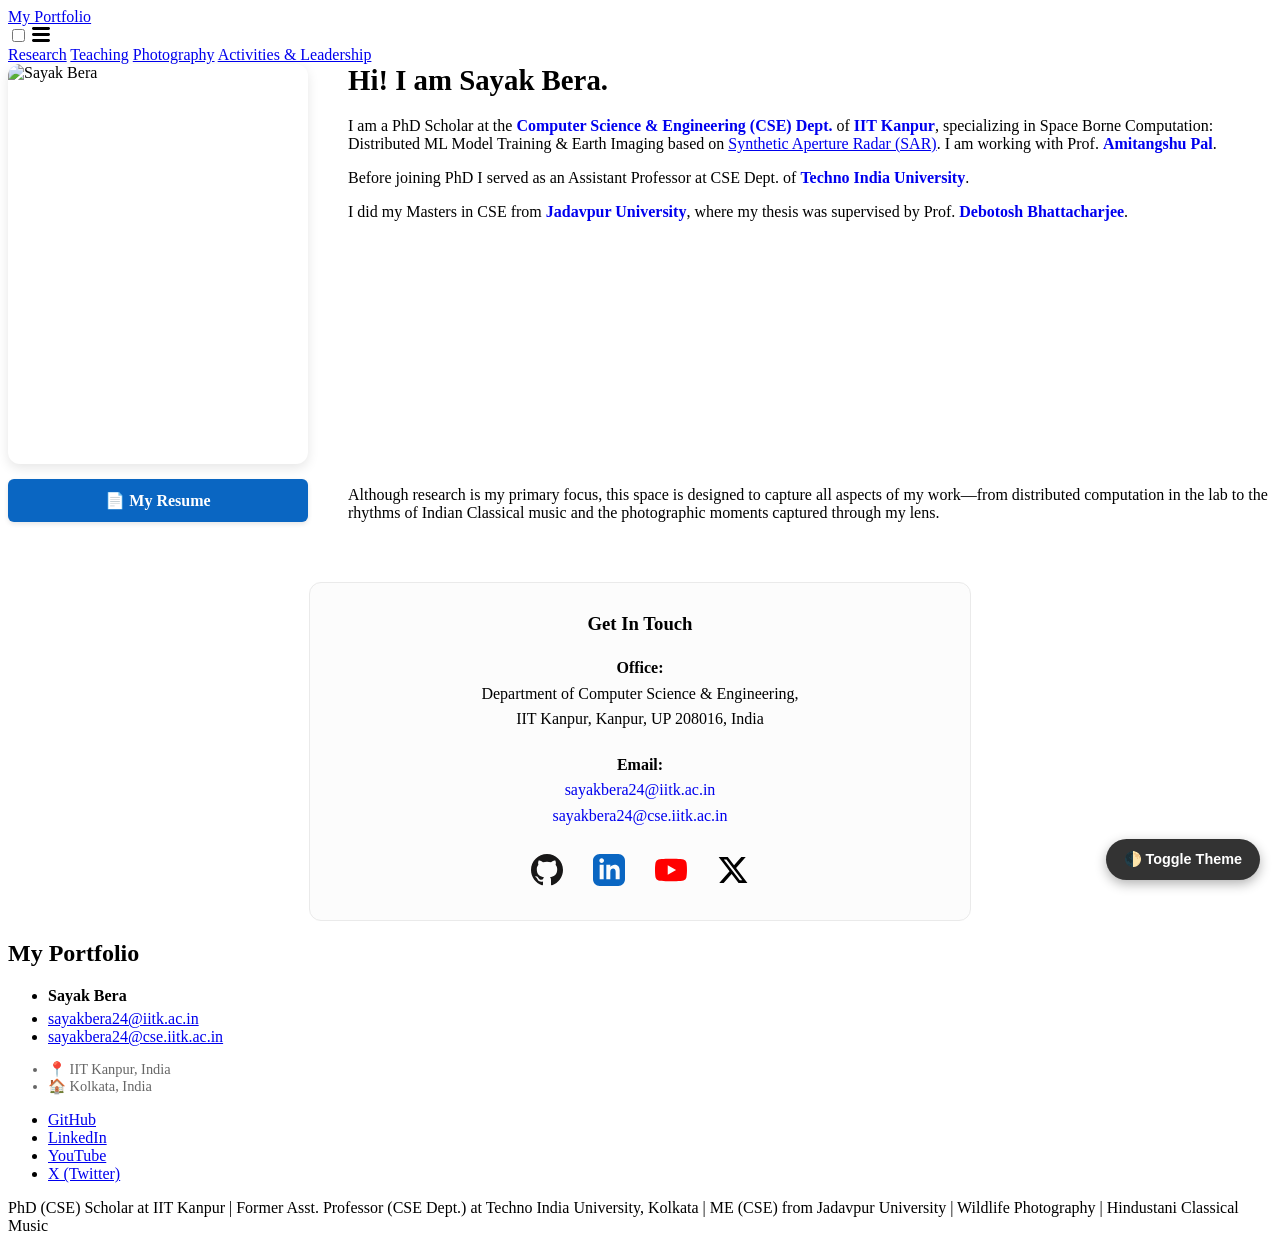
==== index.html @ 58bf4520 "Add files via upload" ====
<!DOCTYPE html>
<html lang="en">
<head>
  <meta charset="utf-8">
  <meta http-equiv="X-UA-Compatible" content="IE=edge">
  <meta name="viewport" content="width=device-width, initial-scale=1">

  <meta name="description" content="PhD (CSE) Scholar at IIT Kanpur | Former Asst. Professor (CSE Dept.) at Techno India University, Kolkata | ME (CSE) from Jadavpur University | Wildlife Photography | Hindustani Classical Music">
  <meta property="og:title" content="Sayak Bera">
  <meta property="og:type" content="website">
  <meta property="og:url" content="https://sayakbera.github.io/">
  <meta property="og:description" content="PhD (CSE) Scholar at IIT Kanpur | Former Asst. Professor (CSE Dept.) at Techno India University, Kolkata | ME (CSE) from Jadavpur University | Wildlife Photography | Hindustani Classical Music">
  <meta name="twitter:card" content="summary">
  <meta name="twitter:title" content="Sayak Bera">

  <title>Sayak Bera</title>

  <link rel="stylesheet" href="/assets/main.css">
  <link rel="canonical" href="https://sayakbera.github.io/">
</head>
<body>

<header class="site-header" role="banner">
  <div class="wrapper">
    <a class="site-title" rel="author" href="/">My Portfolio</a>

    <nav class="site-nav">
      <input type="checkbox" id="nav-trigger" class="nav-trigger" />
      <label for="nav-trigger">
        <span class="menu-icon">
          <svg viewBox="0 0 18 15" width="18px" height="15px">
            <path d="M18,1.484c0,0.82-0.665,1.484-1.484,1.484H1.484C0.665,2.969,0,2.304,0,1.484l0,0C0,0.665,0.665,0,1.484,0 h15.032C17.335,0,18,0.665,18,1.484L18,1.484z M18,7.516C18,8.335,17.335,9,16.516,9H1.484C0.665,9,0,8.335,0,7.516l0,0 c0-0.82,0.665-1.484,1.484-1.484h15.032C17.335,6.031,18,6.696,18,7.516L18,7.516z M18,13.516C18,14.335,17.335,15,16.516,15H1.484 C0.665,15,0,14.335,0,13.516l0,0c0-0.82,0.665-1.484,1.484-1.484h15.032C17.335,12.031,18,12.696,18,13.516L18,13.516z"/>
          </svg>
        </span>
      </label>
      <div class="trigger">
        <a class="page-link" href="/research/">Research</a>
        <a class="page-link" href="/teaching/">Teaching</a>
        <a class="page-link" href="/photography/">Photography</a>
        <a class="page-link" href="/activity/">Activities &amp; Leadership</a>
      </div>
    </nav>
  </div>
</header>

<main class="page-content" aria-label="Content">
  <div class="wrapper">

<style>
  /* --- GLOBAL LIGHT/DARK MODE STYLES --- */
  body { transition: background-color 0.3s ease, color 0.3s ease; }

  /* Dark Theme Overrides */
  body.dark-theme { background-color: #121212; color: #e0e0e0; }
  body.dark-theme a { color: #64b5f6 !important; }
  body.dark-theme .theme-card { background-color: #1e1e1e !important; border-color: #333 !important; }
  body.dark-theme h1, body.dark-theme h2, body.dark-theme h3, body.dark-theme p, body.dark-theme span, body.dark-theme strong, body.dark-theme li { color: #e0e0e0 !important; }
  body.dark-theme svg { fill: #e0e0e0 !important; }
  body.dark-theme .action-btn { background-color: #64b5f6; color: #121212 !important; }
  body.dark-theme .action-btn:hover { background-color: #90caf9; }
  body.dark-theme .section-header { border-bottom-color: #333; }

  /* --- LAYOUT & COMPONENT STYLES --- */
  .theme-toggle-btn { position: fixed; bottom: 20px; right: 20px; background: #333; color: #fff; border: none; border-radius: 50px; padding: 12px 18px; cursor: pointer; z-index: 1000; box-shadow: 0 4px 12px rgba(0,0,0,0.3); transition: background 0.3s; font-weight: bold; font-size: 0.9em; }
  body.dark-theme .theme-toggle-btn { background: #f1f1f1; color: #333; }

  /* Hero Section */
  .hero-container { display: flex; gap: 40px; margin-bottom: 60px; flex-wrap: wrap; }
  .hero-left { flex: 0 0 300px; display: flex; flex-direction: column; }
  .hero-img { width: 300px; height: 400px; object-fit: cover; border-radius: 12px; box-shadow: 0 4px 12px rgba(0,0,0,0.1); margin-bottom: 15px; }
  .resume-btn { text-align: center; width: 100%; padding: 12px 0; background-color: #0A66C2; color: white !important; text-decoration: none; border-radius: 6px; font-weight: bold; transition: all 0.2s; display: inline-block; box-sizing: border-box; box-shadow: 0 2px 5px rgba(0,0,0,0.1); }
  .resume-btn:hover { transform: translateY(-2px); box-shadow: 0 4px 10px rgba(0,0,0,0.2); }

  .hero-right { flex: 1; display: flex; flex-direction: column; justify-content: space-between; min-width: 300px; }

  .section-header { border-bottom: 2px solid #eaeaea; padding-bottom: 10px; margin-top: 50px; margin-bottom: 25px; font-size: 1.6em; }
  .list-container { padding-left: 20px; line-height: 1.8; margin-bottom: 40px; }
  .list-container li { margin-bottom: 12px; }
  .pub-title { font-weight: bold; }
  @media (max-width: 768px) {
    .hero-left { margin: 0 auto; }
  }
</style>

<div class="hero-container">

  <div class="hero-left">
    <img src="profile.jpg" alt="Sayak Bera" class="hero-img">
    <a href="/assets/Sayak_Bera_Resume.pdf" target="_blank" class="resume-btn action-btn">📄 My Resume</a>
  </div>

  <div class="hero-right">
    <div>
      <h3 style="margin-top: 0; font-size: 1.8em; margin-bottom: 20px;">Hi! I am <strong>Sayak Bera</strong>.</h3>
      <p>I am a PhD Scholar at the <a href="https://www.cse.iitk.ac.in/index.html" target="_blank" style="text-decoration: none; font-weight: bold;">Computer Science & Engineering (CSE) Dept.</a> of <a href="https://www.iitk.ac.in" target="_blank" style="text-decoration: none; font-weight: bold;">IIT Kanpur</a>, specializing in Space Borne Computation: Distributed ML Model Training & Earth Imaging based on <a href="https://en.wikipedia.org/wiki/Synthetic-aperture_radar" target="_blank">Synthetic Aperture Radar (SAR)</a>. I am working with Prof. <a href="https://www.cse.iitk.ac.in/users/amitangshu/" target="_blank" style="text-decoration: none; font-weight: bold;">Amitangshu Pal</a>.</p>
      <p>Before joining PhD I served as an Assistant Professor at CSE Dept. of <a href="https://www.technoindiauniversity.ac.in/" target="_blank" style="text-decoration: none; font-weight: bold;">Techno India University</a>.</p>
      <p>I did my Masters in CSE from <a href="https://jadavpuruniversity.in/" target="_blank" style="text-decoration: none; font-weight: bold;">Jadavpur University</a>, where my thesis was supervised by Prof. <a href="https://scholar.google.com/citations?user=hI7_HFMAAAAJ&hl=en" target="_blank" style="text-decoration: none; font-weight: bold;">Debotosh Bhattacharjee</a>.</p>
    </div>

    <div>
      <p style="margin-bottom: 0;">Although research is my primary focus, this space is designed to capture all aspects of my work—from distributed computation in the lab to the rhythms of Indian Classical music and the photographic moments captured through my lens.</p>
    </div>
  </div>
</div>

<div class="theme-card" style="display: flex; flex-direction: column; align-items: center; text-align: center; padding: 30px; background-color: #fcfcfc; border-radius: 12px; border: 1px solid #eaeaea; max-width: 600px; margin: 0 auto;">
  <h3 style="margin-top: 0; margin-bottom: 15px;">Get In Touch</h3>

  <p style="margin: 5px 0; line-height: 1.6;"><strong>Office:</strong> <br> Department of Computer Science & Engineering,<br>IIT Kanpur, Kanpur, UP 208016, India</p>

  <p style="margin: 15px 0 25px 0; line-height: 1.6;"><strong>Email:</strong> <br> <a href="mailto:sayakbera24@iitk.ac.in" style="text-decoration: none;">sayakbera24@iitk.ac.in</a> <br> <a href="mailto:sayakbera24@cse.iitk.ac.in" style="text-decoration: none;">sayakbera24@cse.iitk.ac.in</a></p>

  <div style="display: flex; gap: 30px; justify-content: center; align-items: center; flex-wrap: wrap;">
    <a href="https://github.com/sayakbera" target="_blank" title="GitHub" style="color: #181717; transition: transform 0.2s;" onmouseover="this.style.transform='scale(1.1)'" onmouseout="this.style.transform='scale(1)'">
      <svg xmlns="http://www.w3.org/2000/svg" width="32" height="32" viewBox="0 0 24 24" fill="currentColor"><path d="M12 0c-6.626 0-12 5.373-12 12 0 5.302 3.438 9.8 8.207 11.387.599.111.793-.261.793-.577v-2.234c-3.338.726-4.033-1.416-4.033-1.416-.546-1.387-1.333-1.756-1.333-1.756-1.089-.745.083-.729.083-.729 1.205.084 1.839 1.237 1.839 1.237 1.07 1.834 2.807 1.304 3.492.997.107-.775.418-1.305.762-1.604-2.665-.305-5.467-1.334-5.467-5.931 0-1.311.469-2.381 1.236-3.221-.124-.303-.535-1.524.117-3.176 0 0 1.008-.322 3.301 1.23.957-.266 1.983-.399 3.003-.404 1.02.005 2.047.138 3.006.404 2.291-1.552 3.297-1.23 3.297-1.23.653 1.653.242 2.874.118 3.176.77.84 1.235 1.911 1.235 3.221 0 4.609-2.807 5.624-5.479 5.921.43.372.823 1.102.823 2.222v3.293c0 .319.192.694.801.576 4.765-1.589 8.199-6.086 8.199-11.386 0-6.627-5.373-12-12-12z"/></svg>
    </a>

    <a href="https://linkedin.com/in/sayakbera24" target="_blank" title="LinkedIn" style="color: #0A66C2; transition: transform 0.2s;" onmouseover="this.style.transform='scale(1.1)'" onmouseout="this.style.transform='scale(1)'">
      <svg xmlns="http://www.w3.org/2000/svg" width="32" height="32" viewBox="0 0 24 24" fill="currentColor"><path d="M19 0h-14c-2.761 0-5 2.239-5 5v14c0 2.761 2.239 5 5 5h14c2.762 0 5-2.239 5-5v-14c0-2.761-2.238-5-5-5zm-11 19h-3v-11h3v11zm-1.5-12.268c-.966 0-1.75-.79-1.75-1.764s.784-1.764 1.75-1.764 1.75.79 1.75 1.764-.783 1.764-1.75 1.764zm13.5 12.268h-3v-5.604c0-3.368-4-3.113-4 0v5.604h-3v-11h3v1.765c1.396-2.586 7-2.777 7 2.476v6.759z"/></svg>
    </a>

    <a href="http://www.youtube.com/@sayak_bera" target="_blank" title="YouTube" style="color: #FF0000; transition: transform 0.2s;" onmouseover="this.style.transform='scale(1.1)'" onmouseout="this.style.transform='scale(1)'">
      <svg xmlns="http://www.w3.org/2000/svg" width="32" height="32" viewBox="0 0 24 24" fill="currentColor"><path d="M23.498 6.186a3.016 3.016 0 0 0-2.122-2.136C19.505 3.5 12 3.5 12 3.5s-7.505 0-9.377.55a3.016 3.016 0 0 0-2.122 2.136C0 8.07 0 12 0 12s0 3.93.498 5.814a3.016 3.016 0 0 0 2.122 2.136c1.871.55 9.377.55 9.377.55s7.505 0 9.377-.55a3.016 3.016 0 0 0 2.122-2.136C24 15.93 24 12 24 12s0-3.93-.502-5.814zM9.545 15.568V8.432L15.818 12l-6.273 3.568z"/></svg>
    </a>

    <a href="https://x.com/iamsayakb" target="_blank" title="X (Twitter)" style="color: #000000; transition: transform 0.2s;" onmouseover="this.style.transform='scale(1.1)'" onmouseout="this.style.transform='scale(1)'">
      <svg xmlns="http://www.w3.org/2000/svg" width="32" height="32" viewBox="0 0 24 24" fill="currentColor"><path d="M18.244 2.25h3.308l-7.227 8.26 8.502 11.24H16.17l-5.214-6.817L4.99 21.75H1.68l7.73-8.835L1.254 2.25H8.08l4.713 6.231zm-1.161 17.52h1.833L7.084 4.126H5.117z"/></svg>
    </a>
  </div>
</div>

  </div>
</main>

<footer class="site-footer h-card">
  <data class="u-url" href="/"></data>

  <div class="wrapper">
    <h2 class="footer-heading">My Portfolio</h2>

    <div class="footer-col-wrapper">

      <div class="footer-col footer-col-1">
        <ul class="contact-list">
          <li class="p-name" style="font-weight: bold; margin-bottom: 5px;">Sayak Bera</li>
          <li><a class="u-email" href="mailto:sayakbera24@iitk.ac.in">sayakbera24@iitk.ac.in</a></li>
          <li><a class="u-email" href="mailto:sayakbera24@cse.iitk.ac.in">sayakbera24@cse.iitk.ac.in</a></li>

          <li style="margin-top: 15px; font-size: 0.9em; color: #666;">
            <strong>📍</strong> IIT Kanpur, India
          </li>
          <li style="font-size: 0.9em; color: #666;">
            <strong>🏠</strong> Kolkata, India
          </li>
        </ul>
      </div>

      <div class="footer-col footer-col-2">
        <ul class="social-media-list">
          <li><a href="https://github.com/sayakbera" target="_blank">GitHub</a></li>
          <li><a href="https://linkedin.com/in/sayakbera24" target="_blank">LinkedIn</a></li>
          <li><a href="http://www.youtube.com/@sayak_bera" target="_blank">YouTube</a></li>
          <li><a href="https://x.com/iamsayakb" target="_blank">X (Twitter)</a></li>
        </ul>
      </div>

      <div class="footer-col footer-col-3">
        <p>PhD (CSE) Scholar at IIT Kanpur | Former Asst. Professor (CSE Dept.) at Techno India University, Kolkata | ME (CSE) from Jadavpur University | Wildlife Photography | Hindustani Classical Music</p>
      </div>

    </div>
  </div>
</footer>

<style>
  body { transition: background-color 0.3s ease, color 0.3s ease; }

  body.dark-theme { background-color: #121212; color: #e0e0e0; }
  body.dark-theme a { color: #64b5f6 !important; }
  body.dark-theme svg { fill: #e0e0e0 !important; }

  body.dark-theme h1, body.dark-theme h2, body.dark-theme h3, body.dark-theme h4,
  body.dark-theme p, body.dark-theme span, body.dark-theme strong, body.dark-theme em,
  body.dark-theme li, body.dark-theme summary, body.dark-theme div { color: #e0e0e0 !important; }

  body.dark-theme .theme-card,
  body.dark-theme .leadership-card,
  body.dark-theme .art-card,
  body.dark-theme details.video-dropdown,
  body.dark-theme details.species-checklist,
  body.dark-theme details.pub-list,
  body.dark-theme div[style*="background-color: #fcfcfc"],
  body.dark-theme div[style*="background-color: #f9f9f9"],
  body.dark-theme div[style*="background-color: #fff"] {
      background-color: #1e1e1e !important;
      border-color: #333 !important;
      box-shadow: 0 4px 10px rgba(0,0,0,0.3) !important;
  }

  body.dark-theme .section-header,
  body.dark-theme .section-title,
  body.dark-theme .research-title,
  body.dark-theme .gallery-title,
  body.dark-theme hr,
  body.dark-theme .video-list li {
      border-color: #333 !important;
  }

  body.dark-theme .action-btn:not(.resume-btn),
  body.dark-theme .archive-button,
  body.dark-theme .iitk-button {
      background-color: #1e1e1e !important;
      color: #64b5f6 !important;
      border-color: #444 !important;
  }
  body.dark-theme .action-btn:not(.resume-btn):hover { background-color: #333 !important; }

  body.dark-theme .badge-ongoing {
      background-color: #003366 !important;
      color: #90caf9 !important;
  }

  .theme-toggle-btn { position: fixed; bottom: 20px; right: 20px; background: #333; color: #fff; border: none; border-radius: 50px; padding: 12px 18px; cursor: pointer; z-index: 1000; box-shadow: 0 4px 12px rgba(0,0,0,0.3); transition: background 0.3s; font-weight: bold; font-size: 0.9em; }
  body.dark-theme .theme-toggle-btn { background: #f1f1f1; color: #333; }

  @media (max-width: 600px) {
    body.dark-theme .site-nav {
      background-color: #1e1e1e !important;
      border-color: #333 !important;
    }
  }

  body.dark-theme .site-nav .menu-icon > svg path {
    fill: #e0e0e0 !important;
  }
</style>

<button class="theme-toggle-btn" onclick="toggleTheme()">🌓 Toggle Theme</button>

<script>
  function toggleTheme() {
    document.body.classList.toggle('dark-theme');
    const isDark = document.body.classList.contains('dark-theme');
    try { localStorage.setItem('theme', isDark ? 'dark' : 'light'); } catch (e) {}
  }
  try {
    if (localStorage.getItem('theme') === 'dark') {
      document.body.classList.add('dark-theme');
    }
  } catch (e) {}
</script>

</body>
</html>
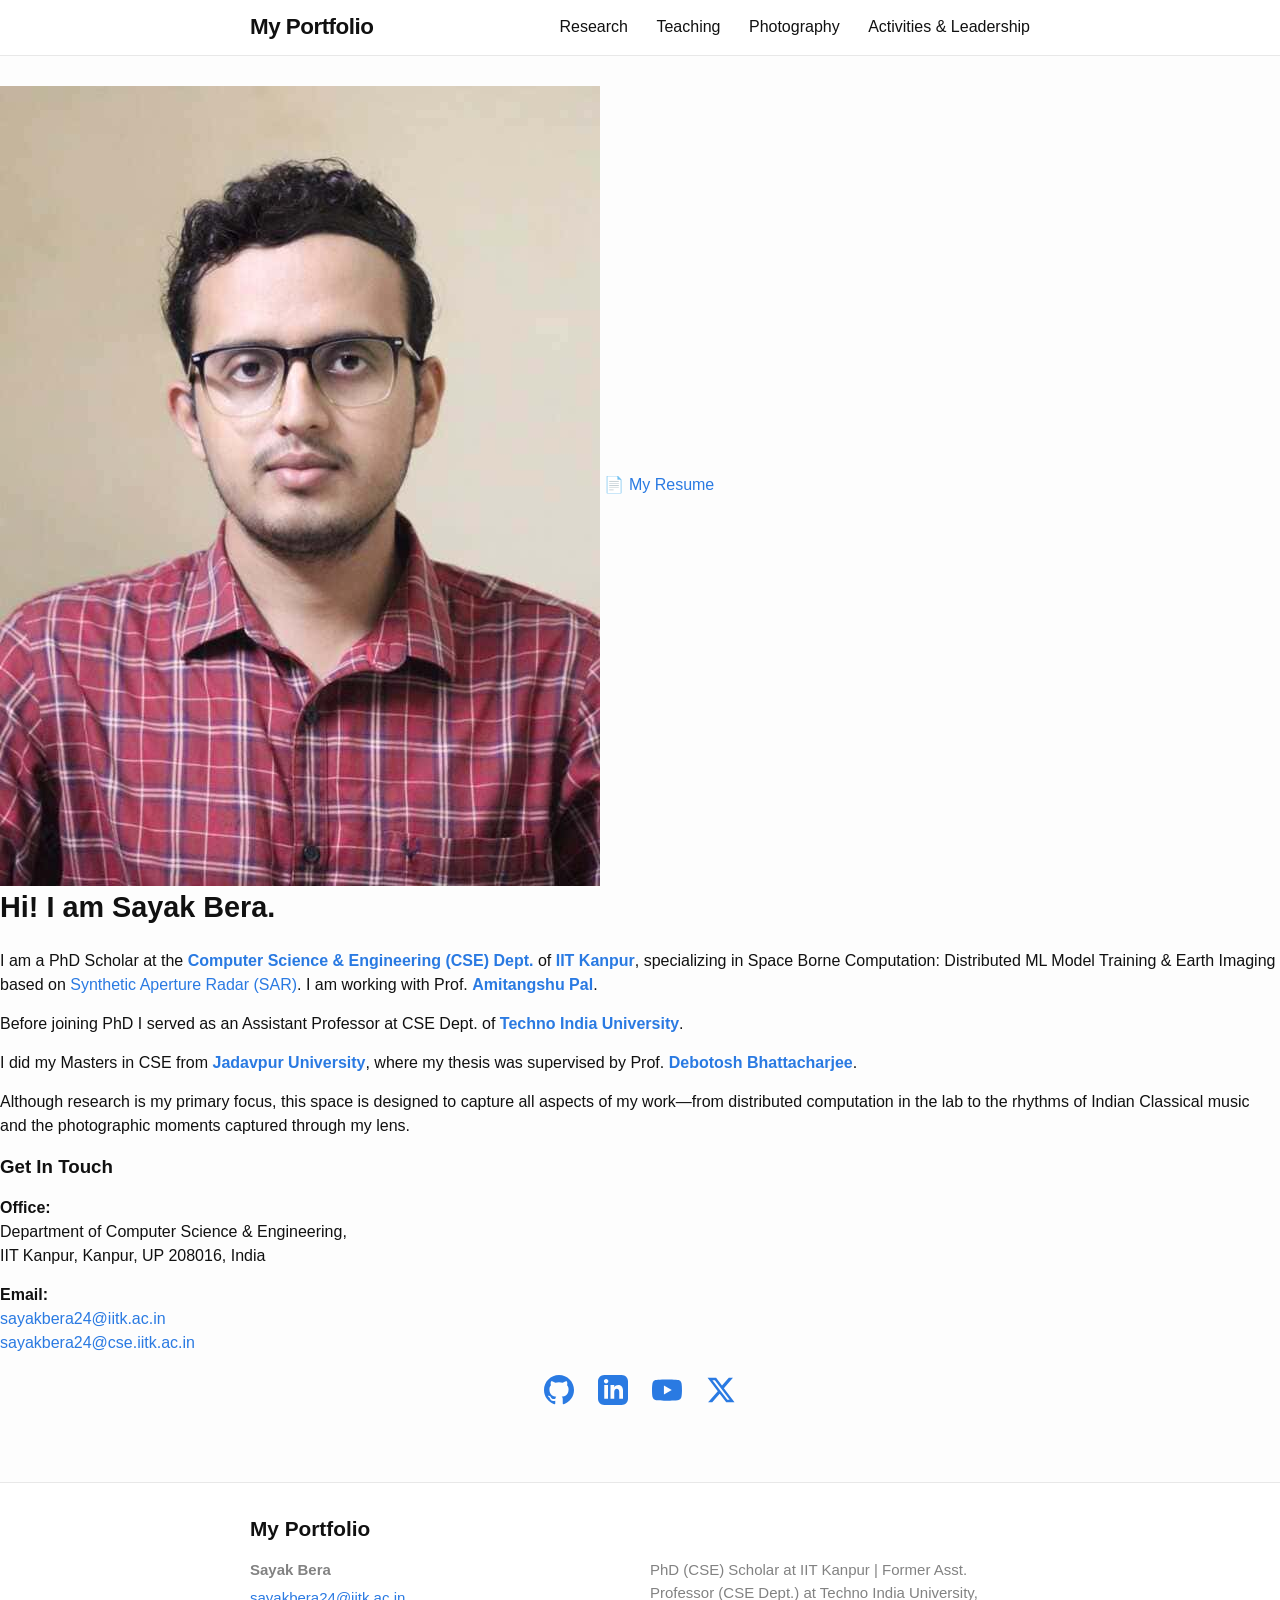
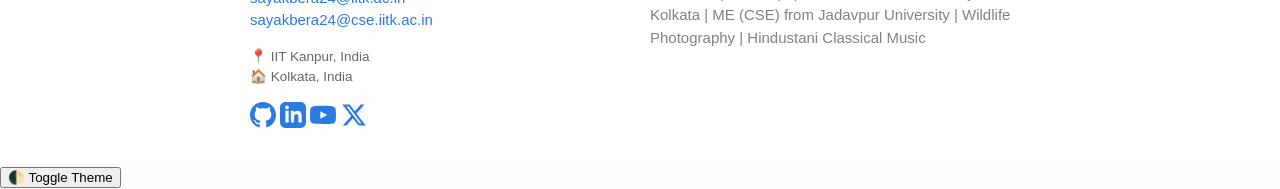
==== commit 09d77b25: "Add files via upload" ====
--- a/index.html
+++ b/index.html
@@ -8,7 +8,7 @@
   <meta name="description" content="PhD (CSE) Scholar at IIT Kanpur | Former Asst. Professor (CSE Dept.) at Techno India University, Kolkata | ME (CSE) from Jadavpur University | Wildlife Photography | Hindustani Classical Music">
   <meta property="og:title" content="Sayak Bera">
   <meta property="og:type" content="website">
-  <meta property="og:url" content="https://sayakbera.github.io/">
+  <meta property="og:url" content="https://sayakbera24.github.io/">
   <meta property="og:description" content="PhD (CSE) Scholar at IIT Kanpur | Former Asst. Professor (CSE Dept.) at Techno India University, Kolkata | ME (CSE) from Jadavpur University | Wildlife Photography | Hindustani Classical Music">
   <meta name="twitter:card" content="summary">
   <meta name="twitter:title" content="Sayak Bera">
@@ -16,13 +16,12 @@
   <title>Sayak Bera</title>
 
   <link rel="stylesheet" href="/assets/main.css">
-  <link rel="canonical" href="https://sayakbera.github.io/">
+  <link rel="canonical" href="https://sayakbera24.github.io/">
 </head>
 <body>
-
 <header class="site-header" role="banner">
   <div class="wrapper">
-    <a class="site-title" rel="author" href="/">My Portfolio</a>
+    <a class="site-title" rel="author" href="/index.html">My Portfolio</a>
 
     <nav class="site-nav">
       <input type="checkbox" id="nav-trigger" class="nav-trigger" />
@@ -34,106 +33,63 @@
         </span>
       </label>
       <div class="trigger">
-        <a class="page-link" href="/research/">Research</a>
-        <a class="page-link" href="/teaching/">Teaching</a>
-        <a class="page-link" href="/photography/">Photography</a>
-        <a class="page-link" href="/activity/">Activities &amp; Leadership</a>
+        <a class="page-link" href="/research.html">Research</a>
+        <a class="page-link" href="/teaching.html">Teaching</a>
+        <a class="page-link" href="/photography.html">Photography</a>
+        <a class="page-link" href="/activity.html">Activities &amp; Leadership</a>
       </div>
     </nav>
   </div>
 </header>
-
 <main class="page-content" aria-label="Content">
-  <div class="wrapper">
-
-<style>
-  /* --- GLOBAL LIGHT/DARK MODE STYLES --- */
-  body { transition: background-color 0.3s ease, color 0.3s ease; }
-
-  /* Dark Theme Overrides */
-  body.dark-theme { background-color: #121212; color: #e0e0e0; }
-  body.dark-theme a { color: #64b5f6 !important; }
-  body.dark-theme .theme-card { background-color: #1e1e1e !important; border-color: #333 !important; }
-  body.dark-theme h1, body.dark-theme h2, body.dark-theme h3, body.dark-theme p, body.dark-theme span, body.dark-theme strong, body.dark-theme li { color: #e0e0e0 !important; }
-  body.dark-theme svg { fill: #e0e0e0 !important; }
-  body.dark-theme .action-btn { background-color: #64b5f6; color: #121212 !important; }
-  body.dark-theme .action-btn:hover { background-color: #90caf9; }
-  body.dark-theme .section-header { border-bottom-color: #333; }
-
-  /* --- LAYOUT & COMPONENT STYLES --- */
-  .theme-toggle-btn { position: fixed; bottom: 20px; right: 20px; background: #333; color: #fff; border: none; border-radius: 50px; padding: 12px 18px; cursor: pointer; z-index: 1000; box-shadow: 0 4px 12px rgba(0,0,0,0.3); transition: background 0.3s; font-weight: bold; font-size: 0.9em; }
-  body.dark-theme .theme-toggle-btn { background: #f1f1f1; color: #333; }
-
-  /* Hero Section */
-  .hero-container { display: flex; gap: 40px; margin-bottom: 60px; flex-wrap: wrap; }
-  .hero-left { flex: 0 0 300px; display: flex; flex-direction: column; }
-  .hero-img { width: 300px; height: 400px; object-fit: cover; border-radius: 12px; box-shadow: 0 4px 12px rgba(0,0,0,0.1); margin-bottom: 15px; }
-  .resume-btn { text-align: center; width: 100%; padding: 12px 0; background-color: #0A66C2; color: white !important; text-decoration: none; border-radius: 6px; font-weight: bold; transition: all 0.2s; display: inline-block; box-sizing: border-box; box-shadow: 0 2px 5px rgba(0,0,0,0.1); }
-  .resume-btn:hover { transform: translateY(-2px); box-shadow: 0 4px 10px rgba(0,0,0,0.2); }
-
-  .hero-right { flex: 1; display: flex; flex-direction: column; justify-content: space-between; min-width: 300px; }
-
-  .section-header { border-bottom: 2px solid #eaeaea; padding-bottom: 10px; margin-top: 50px; margin-bottom: 25px; font-size: 1.6em; }
-  .list-container { padding-left: 20px; line-height: 1.8; margin-bottom: 40px; }
-  .list-container li { margin-bottom: 12px; }
-  .pub-title { font-weight: bold; }
-  @media (max-width: 768px) {
-    .hero-left { margin: 0 auto; }
-  }
-</style>
-
+  <div class="wrapper-wide">
 <div class="hero-container">
 
   <div class="hero-left">
     <img src="profile.jpg" alt="Sayak Bera" class="hero-img">
-    <a href="/assets/Sayak_Bera_Resume.pdf" target="_blank" class="resume-btn action-btn">📄 My Resume</a>
+    <a href="/assets/Sayak_Bera_Resume.pdf" target="_blank" class="resume-btn">📄 My Resume</a>
   </div>
 
-  <div class="hero-right">
+  <div class="hero-text">
     <div>
       <h3 style="margin-top: 0; font-size: 1.8em; margin-bottom: 20px;">Hi! I am <strong>Sayak Bera</strong>.</h3>
-      <p>I am a PhD Scholar at the <a href="https://www.cse.iitk.ac.in/index.html" target="_blank" style="text-decoration: none; font-weight: bold;">Computer Science & Engineering (CSE) Dept.</a> of <a href="https://www.iitk.ac.in" target="_blank" style="text-decoration: none; font-weight: bold;">IIT Kanpur</a>, specializing in Space Borne Computation: Distributed ML Model Training & Earth Imaging based on <a href="https://en.wikipedia.org/wiki/Synthetic-aperture_radar" target="_blank">Synthetic Aperture Radar (SAR)</a>. I am working with Prof. <a href="https://www.cse.iitk.ac.in/users/amitangshu/" target="_blank" style="text-decoration: none; font-weight: bold;">Amitangshu Pal</a>.</p>
+      <p>I am a PhD Scholar at the <a href="https://www.cse.iitk.ac.in/index.html" target="_blank" style="text-decoration: none; font-weight: bold;">Computer Science &amp; Engineering (CSE) Dept.</a> of <a href="https://www.iitk.ac.in" target="_blank" style="text-decoration: none; font-weight: bold;">IIT Kanpur</a>, specializing in Space Borne Computation: Distributed ML Model Training &amp; Earth Imaging based on <a href="https://en.wikipedia.org/wiki/Synthetic-aperture_radar" target="_blank">Synthetic Aperture Radar (SAR)</a>. I am working with Prof. <a href="https://www.cse.iitk.ac.in/users/amitangshu/" target="_blank" style="text-decoration: none; font-weight: bold;">Amitangshu Pal</a>.</p>
       <p>Before joining PhD I served as an Assistant Professor at CSE Dept. of <a href="https://www.technoindiauniversity.ac.in/" target="_blank" style="text-decoration: none; font-weight: bold;">Techno India University</a>.</p>
       <p>I did my Masters in CSE from <a href="https://jadavpuruniversity.in/" target="_blank" style="text-decoration: none; font-weight: bold;">Jadavpur University</a>, where my thesis was supervised by Prof. <a href="https://scholar.google.com/citations?user=hI7_HFMAAAAJ&hl=en" target="_blank" style="text-decoration: none; font-weight: bold;">Debotosh Bhattacharjee</a>.</p>
     </div>
 
-    <div>
-      <p style="margin-bottom: 0;">Although research is my primary focus, this space is designed to capture all aspects of my work—from distributed computation in the lab to the rhythms of Indian Classical music and the photographic moments captured through my lens.</p>
+    <p>Although research is my primary focus, this space is designed to capture all aspects of my work—from distributed computation in the lab to the rhythms of Indian Classical music and the photographic moments captured through my lens.</p>
+  </div>
+
+  <div class="hero-right">
+    <div class="theme-card">
+      <h3>Get In Touch</h3>
+      <p><strong>Office:</strong> <br> Department of Computer Science &amp; Engineering,<br>IIT Kanpur, Kanpur, UP 208016, India</p>
+      <p style="margin-bottom: 20px;"><strong>Email:</strong> <br> <a href="mailto:sayakbera24@iitk.ac.in">sayakbera24@iitk.ac.in</a> <br> <a href="mailto:sayakbera24@cse.iitk.ac.in">sayakbera24@cse.iitk.ac.in</a></p>
+
+      <div style="display: flex; gap: 24px; justify-content: center; align-items: center; flex-wrap: wrap;">
+        <a href="https://github.com/sayakbera" target="_blank" title="GitHub" class="social-icon icon-github">
+          <svg xmlns="http://www.w3.org/2000/svg" width="30" height="30" viewBox="0 0 24 24" fill="currentColor"><path d="M12 0c-6.626 0-12 5.373-12 12 0 5.302 3.438 9.8 8.207 11.387.599.111.793-.261.793-.577v-2.234c-3.338.726-4.033-1.416-4.033-1.416-.546-1.387-1.333-1.756-1.333-1.756-1.089-.745.083-.729.083-.729 1.205.084 1.839 1.237 1.839 1.237 1.07 1.834 2.807 1.304 3.492.997.107-.775.418-1.305.762-1.604-2.665-.305-5.467-1.334-5.467-5.931 0-1.311.469-2.381 1.236-3.221-.124-.303-.535-1.524.117-3.176 0 0 1.008-.322 3.301 1.23.957-.266 1.983-.399 3.003-.404 1.02.005 2.047.138 3.006.404 2.291-1.552 3.297-1.23 3.297-1.23.653 1.653.242 2.874.118 3.176.77.84 1.235 1.911 1.235 3.221 0 4.609-2.807 5.624-5.479 5.921.43.372.823 1.102.823 2.222v3.293c0 .319.192.694.801.576 4.765-1.589 8.199-6.086 8.199-11.386 0-6.627-5.373-12-12-12z"/></svg>
+        </a>
+        <a href="https://linkedin.com/in/sayakbera24" target="_blank" title="LinkedIn" class="social-icon icon-linkedin">
+          <svg xmlns="http://www.w3.org/2000/svg" width="30" height="30" viewBox="0 0 24 24" fill="currentColor"><path d="M19 0h-14c-2.761 0-5 2.239-5 5v14c0 2.761 2.239 5 5 5h14c2.762 0 5-2.239 5-5v-14c0-2.761-2.238-5-5-5zm-11 19h-3v-11h3v11zm-1.5-12.268c-.966 0-1.75-.79-1.75-1.764s.784-1.764 1.75-1.764 1.75.79 1.75 1.764-.783 1.764-1.75 1.764zm13.5 12.268h-3v-5.604c0-3.368-4-3.113-4 0v5.604h-3v-11h3v1.765c1.396-2.586 7-2.777 7 2.476v6.759z"/></svg>
+        </a>
+        <a href="http://www.youtube.com/@sayak_bera" target="_blank" title="YouTube" class="social-icon icon-youtube">
+          <svg xmlns="http://www.w3.org/2000/svg" width="30" height="30" viewBox="0 0 24 24" fill="currentColor"><path d="M23.498 6.186a3.016 3.016 0 0 0-2.122-2.136C19.505 3.5 12 3.5 12 3.5s-7.505 0-9.377.55a3.016 3.016 0 0 0-2.122 2.136C0 8.07 0 12 0 12s0 3.93.498 5.814a3.016 3.016 0 0 0 2.122 2.136c1.871.55 9.377.55 9.377.55s7.505 0 9.377-.55a3.016 3.016 0 0 0 2.122-2.136C24 15.93 24 12 24 12s0-3.93-.502-5.814zM9.545 15.568V8.432L15.818 12l-6.273 3.568z"/></svg>
+        </a>
+        <a href="https://x.com/iamsayakb" target="_blank" title="X (Twitter)" class="social-icon icon-x">
+          <svg xmlns="http://www.w3.org/2000/svg" width="30" height="30" viewBox="0 0 24 24" fill="currentColor"><path d="M18.244 2.25h3.308l-7.227 8.26 8.502 11.24H16.17l-5.214-6.817L4.99 21.75H1.68l7.73-8.835L1.254 2.25H8.08l4.713 6.231zm-1.161 17.52h1.833L7.084 4.126H5.117z"/></svg>
+        </a>
+      </div>
     </div>
   </div>
+
 </div>
-
-<div class="theme-card" style="display: flex; flex-direction: column; align-items: center; text-align: center; padding: 30px; background-color: #fcfcfc; border-radius: 12px; border: 1px solid #eaeaea; max-width: 600px; margin: 0 auto;">
-  <h3 style="margin-top: 0; margin-bottom: 15px;">Get In Touch</h3>
-
-  <p style="margin: 5px 0; line-height: 1.6;"><strong>Office:</strong> <br> Department of Computer Science & Engineering,<br>IIT Kanpur, Kanpur, UP 208016, India</p>
-
-  <p style="margin: 15px 0 25px 0; line-height: 1.6;"><strong>Email:</strong> <br> <a href="mailto:sayakbera24@iitk.ac.in" style="text-decoration: none;">sayakbera24@iitk.ac.in</a> <br> <a href="mailto:sayakbera24@cse.iitk.ac.in" style="text-decoration: none;">sayakbera24@cse.iitk.ac.in</a></p>
-
-  <div style="display: flex; gap: 30px; justify-content: center; align-items: center; flex-wrap: wrap;">
-    <a href="https://github.com/sayakbera" target="_blank" title="GitHub" style="color: #181717; transition: transform 0.2s;" onmouseover="this.style.transform='scale(1.1)'" onmouseout="this.style.transform='scale(1)'">
-      <svg xmlns="http://www.w3.org/2000/svg" width="32" height="32" viewBox="0 0 24 24" fill="currentColor"><path d="M12 0c-6.626 0-12 5.373-12 12 0 5.302 3.438 9.8 8.207 11.387.599.111.793-.261.793-.577v-2.234c-3.338.726-4.033-1.416-4.033-1.416-.546-1.387-1.333-1.756-1.333-1.756-1.089-.745.083-.729.083-.729 1.205.084 1.839 1.237 1.839 1.237 1.07 1.834 2.807 1.304 3.492.997.107-.775.418-1.305.762-1.604-2.665-.305-5.467-1.334-5.467-5.931 0-1.311.469-2.381 1.236-3.221-.124-.303-.535-1.524.117-3.176 0 0 1.008-.322 3.301 1.23.957-.266 1.983-.399 3.003-.404 1.02.005 2.047.138 3.006.404 2.291-1.552 3.297-1.23 3.297-1.23.653 1.653.242 2.874.118 3.176.77.84 1.235 1.911 1.235 3.221 0 4.609-2.807 5.624-5.479 5.921.43.372.823 1.102.823 2.222v3.293c0 .319.192.694.801.576 4.765-1.589 8.199-6.086 8.199-11.386 0-6.627-5.373-12-12-12z"/></svg>
-    </a>
-
-    <a href="https://linkedin.com/in/sayakbera24" target="_blank" title="LinkedIn" style="color: #0A66C2; transition: transform 0.2s;" onmouseover="this.style.transform='scale(1.1)'" onmouseout="this.style.transform='scale(1)'">
-      <svg xmlns="http://www.w3.org/2000/svg" width="32" height="32" viewBox="0 0 24 24" fill="currentColor"><path d="M19 0h-14c-2.761 0-5 2.239-5 5v14c0 2.761 2.239 5 5 5h14c2.762 0 5-2.239 5-5v-14c0-2.761-2.238-5-5-5zm-11 19h-3v-11h3v11zm-1.5-12.268c-.966 0-1.75-.79-1.75-1.764s.784-1.764 1.75-1.764 1.75.79 1.75 1.764-.783 1.764-1.75 1.764zm13.5 12.268h-3v-5.604c0-3.368-4-3.113-4 0v5.604h-3v-11h3v1.765c1.396-2.586 7-2.777 7 2.476v6.759z"/></svg>
-    </a>
-
-    <a href="http://www.youtube.com/@sayak_bera" target="_blank" title="YouTube" style="color: #FF0000; transition: transform 0.2s;" onmouseover="this.style.transform='scale(1.1)'" onmouseout="this.style.transform='scale(1)'">
-      <svg xmlns="http://www.w3.org/2000/svg" width="32" height="32" viewBox="0 0 24 24" fill="currentColor"><path d="M23.498 6.186a3.016 3.016 0 0 0-2.122-2.136C19.505 3.5 12 3.5 12 3.5s-7.505 0-9.377.55a3.016 3.016 0 0 0-2.122 2.136C0 8.07 0 12 0 12s0 3.93.498 5.814a3.016 3.016 0 0 0 2.122 2.136c1.871.55 9.377.55 9.377.55s7.505 0 9.377-.55a3.016 3.016 0 0 0 2.122-2.136C24 15.93 24 12 24 12s0-3.93-.502-5.814zM9.545 15.568V8.432L15.818 12l-6.273 3.568z"/></svg>
-    </a>
-
-    <a href="https://x.com/iamsayakb" target="_blank" title="X (Twitter)" style="color: #000000; transition: transform 0.2s;" onmouseover="this.style.transform='scale(1.1)'" onmouseout="this.style.transform='scale(1)'">
-      <svg xmlns="http://www.w3.org/2000/svg" width="32" height="32" viewBox="0 0 24 24" fill="currentColor"><path d="M18.244 2.25h3.308l-7.227 8.26 8.502 11.24H16.17l-5.214-6.817L4.99 21.75H1.68l7.73-8.835L1.254 2.25H8.08l4.713 6.231zm-1.161 17.52h1.833L7.084 4.126H5.117z"/></svg>
-    </a>
-  </div>
-</div>
-
   </div>
 </main>
 
 <footer class="site-footer h-card">
-  <data class="u-url" href="/"></data>
+  <data class="u-url" href="/index.html"></data>
 
   <div class="wrapper">
     <h2 class="footer-heading">My Portfolio</h2>
@@ -145,23 +101,24 @@
           <li class="p-name" style="font-weight: bold; margin-bottom: 5px;">Sayak Bera</li>
           <li><a class="u-email" href="mailto:sayakbera24@iitk.ac.in">sayakbera24@iitk.ac.in</a></li>
           <li><a class="u-email" href="mailto:sayakbera24@cse.iitk.ac.in">sayakbera24@cse.iitk.ac.in</a></li>
+          <li style="margin-top: 15px; font-size: 0.9em; color: #666;"><strong>📍</strong> IIT Kanpur, India</li>
+          <li style="font-size: 0.9em; color: #666;"><strong>🏠</strong> Kolkata, India</li>
+        </ul>
 
-          <li style="margin-top: 15px; font-size: 0.9em; color: #666;">
-            <strong>📍</strong> IIT Kanpur, India
-          </li>
-          <li style="font-size: 0.9em; color: #666;">
-            <strong>🏠</strong> Kolkata, India
-          </li>
-        </ul>
-      </div>
-
-      <div class="footer-col footer-col-2">
-        <ul class="social-media-list">
-          <li><a href="https://github.com/sayakbera" target="_blank">GitHub</a></li>
-          <li><a href="https://linkedin.com/in/sayakbera24" target="_blank">LinkedIn</a></li>
-          <li><a href="http://www.youtube.com/@sayak_bera" target="_blank">YouTube</a></li>
-          <li><a href="https://x.com/iamsayakb" target="_blank">X (Twitter)</a></li>
-        </ul>
+        <div class="footer-socials">
+          <a href="https://github.com/sayakbera" target="_blank" title="GitHub" class="social-icon icon-github">
+            <svg xmlns="http://www.w3.org/2000/svg" width="26" height="26" viewBox="0 0 24 24" fill="currentColor"><path d="M12 0c-6.626 0-12 5.373-12 12 0 5.302 3.438 9.8 8.207 11.387.599.111.793-.261.793-.577v-2.234c-3.338.726-4.033-1.416-4.033-1.416-.546-1.387-1.333-1.756-1.333-1.756-1.089-.745.083-.729.083-.729 1.205.084 1.839 1.237 1.839 1.237 1.07 1.834 2.807 1.304 3.492.997.107-.775.418-1.305.762-1.604-2.665-.305-5.467-1.334-5.467-5.931 0-1.311.469-2.381 1.236-3.221-.124-.303-.535-1.524.117-3.176 0 0 1.008-.322 3.301 1.23.957-.266 1.983-.399 3.003-.404 1.02.005 2.047.138 3.006.404 2.291-1.552 3.297-1.23 3.297-1.23.653 1.653.242 2.874.118 3.176.77.84 1.235 1.911 1.235 3.221 0 4.609-2.807 5.624-5.479 5.921.43.372.823 1.102.823 2.222v3.293c0 .319.192.694.801.576 4.765-1.589 8.199-6.086 8.199-11.386 0-6.627-5.373-12-12-12z"/></svg>
+          </a>
+          <a href="https://linkedin.com/in/sayakbera24" target="_blank" title="LinkedIn" class="social-icon icon-linkedin">
+            <svg xmlns="http://www.w3.org/2000/svg" width="26" height="26" viewBox="0 0 24 24" fill="currentColor"><path d="M19 0h-14c-2.761 0-5 2.239-5 5v14c0 2.761 2.239 5 5 5h14c2.762 0 5-2.239 5-5v-14c0-2.761-2.238-5-5-5zm-11 19h-3v-11h3v11zm-1.5-12.268c-.966 0-1.75-.79-1.75-1.764s.784-1.764 1.75-1.764 1.75.79 1.75 1.764-.783 1.764-1.75 1.764zm13.5 12.268h-3v-5.604c0-3.368-4-3.113-4 0v5.604h-3v-11h3v1.765c1.396-2.586 7-2.777 7 2.476v6.759z"/></svg>
+          </a>
+          <a href="http://www.youtube.com/@sayak_bera" target="_blank" title="YouTube" class="social-icon icon-youtube">
+            <svg xmlns="http://www.w3.org/2000/svg" width="26" height="26" viewBox="0 0 24 24" fill="currentColor"><path d="M23.498 6.186a3.016 3.016 0 0 0-2.122-2.136C19.505 3.5 12 3.5 12 3.5s-7.505 0-9.377.55a3.016 3.016 0 0 0-2.122 2.136C0 8.07 0 12 0 12s0 3.93.498 5.814a3.016 3.016 0 0 0 2.122 2.136c1.871.55 9.377.55 9.377.55s7.505 0 9.377-.55a3.016 3.016 0 0 0 2.122-2.136C24 15.93 24 12 24 12s0-3.93-.502-5.814zM9.545 15.568V8.432L15.818 12l-6.273 3.568z"/></svg>
+          </a>
+          <a href="https://x.com/iamsayakb" target="_blank" title="X (Twitter)" class="social-icon icon-x">
+            <svg xmlns="http://www.w3.org/2000/svg" width="26" height="26" viewBox="0 0 24 24" fill="currentColor"><path d="M18.244 2.25h3.308l-7.227 8.26 8.502 11.24H16.17l-5.214-6.817L4.99 21.75H1.68l7.73-8.835L1.254 2.25H8.08l4.713 6.231zm-1.161 17.52h1.833L7.084 4.126H5.117z"/></svg>
+          </a>
+        </div>
       </div>
 
       <div class="footer-col footer-col-3">
@@ -172,83 +129,7 @@
   </div>
 </footer>
 
-<style>
-  body { transition: background-color 0.3s ease, color 0.3s ease; }
-
-  body.dark-theme { background-color: #121212; color: #e0e0e0; }
-  body.dark-theme a { color: #64b5f6 !important; }
-  body.dark-theme svg { fill: #e0e0e0 !important; }
-
-  body.dark-theme h1, body.dark-theme h2, body.dark-theme h3, body.dark-theme h4,
-  body.dark-theme p, body.dark-theme span, body.dark-theme strong, body.dark-theme em,
-  body.dark-theme li, body.dark-theme summary, body.dark-theme div { color: #e0e0e0 !important; }
-
-  body.dark-theme .theme-card,
-  body.dark-theme .leadership-card,
-  body.dark-theme .art-card,
-  body.dark-theme details.video-dropdown,
-  body.dark-theme details.species-checklist,
-  body.dark-theme details.pub-list,
-  body.dark-theme div[style*="background-color: #fcfcfc"],
-  body.dark-theme div[style*="background-color: #f9f9f9"],
-  body.dark-theme div[style*="background-color: #fff"] {
-      background-color: #1e1e1e !important;
-      border-color: #333 !important;
-      box-shadow: 0 4px 10px rgba(0,0,0,0.3) !important;
-  }
-
-  body.dark-theme .section-header,
-  body.dark-theme .section-title,
-  body.dark-theme .research-title,
-  body.dark-theme .gallery-title,
-  body.dark-theme hr,
-  body.dark-theme .video-list li {
-      border-color: #333 !important;
-  }
-
-  body.dark-theme .action-btn:not(.resume-btn),
-  body.dark-theme .archive-button,
-  body.dark-theme .iitk-button {
-      background-color: #1e1e1e !important;
-      color: #64b5f6 !important;
-      border-color: #444 !important;
-  }
-  body.dark-theme .action-btn:not(.resume-btn):hover { background-color: #333 !important; }
-
-  body.dark-theme .badge-ongoing {
-      background-color: #003366 !important;
-      color: #90caf9 !important;
-  }
-
-  .theme-toggle-btn { position: fixed; bottom: 20px; right: 20px; background: #333; color: #fff; border: none; border-radius: 50px; padding: 12px 18px; cursor: pointer; z-index: 1000; box-shadow: 0 4px 12px rgba(0,0,0,0.3); transition: background 0.3s; font-weight: bold; font-size: 0.9em; }
-  body.dark-theme .theme-toggle-btn { background: #f1f1f1; color: #333; }
-
-  @media (max-width: 600px) {
-    body.dark-theme .site-nav {
-      background-color: #1e1e1e !important;
-      border-color: #333 !important;
-    }
-  }
-
-  body.dark-theme .site-nav .menu-icon > svg path {
-    fill: #e0e0e0 !important;
-  }
-</style>
-
-<button class="theme-toggle-btn" onclick="toggleTheme()">🌓 Toggle Theme</button>
-
-<script>
-  function toggleTheme() {
-    document.body.classList.toggle('dark-theme');
-    const isDark = document.body.classList.contains('dark-theme');
-    try { localStorage.setItem('theme', isDark ? 'dark' : 'light'); } catch (e) {}
-  }
-  try {
-    if (localStorage.getItem('theme') === 'dark') {
-      document.body.classList.add('dark-theme');
-    }
-  } catch (e) {}
-</script>
-
+<button class="theme-toggle-btn" onclick="toggleTheme()" aria-label="Toggle dark mode">🌓 Toggle Theme</button>
+<script src="/assets/theme.js"></script>
 </body>
 </html>
--- a/assets/main.css
+++ b/assets/main.css
@@ -0,0 +1,173 @@
+/* ==========================================================================
+   Base stylesheet — reconstructed from the "minima" Jekyll theme defaults
+   (previously supplied automatically by the theme gem, not present in the
+   repo). This keeps the site's look identical now that it's plain HTML.
+   ========================================================================== */
+
+:root {
+  --text-color: #111;
+  --bg-color: #fdfdfd;
+  --brand-color: #828282;
+  --grey-color: #828282;
+  --grey-color-dark: #424242;
+  --spacing-unit: 30px;
+}
+
+* { box-sizing: border-box; }
+
+html { font-size: 100%; }
+
+body {
+  margin: 0;
+  padding: 0;
+  font-family: -apple-system, BlinkMacSystemFont, "Segoe UI", Helvetica, Arial, sans-serif;
+  font-size: 16px;
+  line-height: 1.5;
+  color: var(--text-color);
+  background-color: var(--bg-color);
+  -webkit-text-size-adjust: 100%;
+  -webkit-font-smoothing: antialiased;
+}
+
+h1, h2, h3, h4, h5, h6,
+p, blockquote, pre, ul, ol, dl, figure {
+  margin: 0 0 15px 0;
+}
+
+img { max-width: 100%; vertical-align: middle; }
+
+a { color: #2a7ae2; text-decoration: none; }
+a:hover { text-decoration: underline; }
+a .highlight { text-decoration: none; }
+
+.wrapper {
+  max-width: 840px;
+  margin: 0 auto;
+  padding: 0 30px;
+}
+@media screen and (max-width: 800px) {
+  .wrapper { max-width: 100%; padding: 0 20px; }
+}
+
+/* ---------- Site header ---------- */
+.site-header {
+  border-bottom: 1px solid #e8e8e8;
+  min-height: 55.95px;
+  position: relative;
+  background-color: #fff;
+}
+
+.site-title {
+  font-size: 1.4rem;
+  font-weight: 700;
+  line-height: 54px;
+  letter-spacing: -0.5px;
+  margin-bottom: 0;
+  float: left;
+  color: #111 !important;
+  text-decoration: none;
+}
+.site-title:hover { text-decoration: none; }
+
+.site-nav {
+  float: right;
+  line-height: 54px;
+}
+.site-nav .nav-trigger { display: none; }
+.site-nav .menu-icon { display: none; }
+
+.site-nav .page-link {
+  color: var(--text-color);
+  line-height: 1.5;
+  margin-left: 24px;
+  font-weight: 500;
+}
+.site-nav .page-link:not(:last-child) { margin-right: 0; }
+
+@media screen and (max-width: 600px) {
+  .site-nav {
+    position: absolute;
+    top: 9px;
+    right: 15px;
+    background-color: #fdfdfd;
+    border: 1px solid #e8e8e8;
+    border-radius: 5px;
+    text-align: right;
+    z-index: 10;
+  }
+  .site-nav label[for="nav-trigger"] {
+    display: block;
+    float: right;
+    width: 36px;
+    height: 36px;
+    z-index: 2;
+    cursor: pointer;
+  }
+  .site-nav .menu-icon {
+    display: block;
+    float: right;
+    width: 36px;
+    height: 26px;
+    line-height: 0;
+    padding-top: 10px;
+    text-align: center;
+  }
+  .site-nav .menu-icon > svg { fill: #424242; }
+  .site-nav input ~ .trigger { clear: both; display: none; }
+  .site-nav input:checked ~ .trigger { display: block; padding-bottom: 5px; }
+  .site-nav .page-link {
+    display: block;
+    padding: 5px 10px;
+    margin: 0;
+  }
+}
+
+/* ---------- Page content ---------- */
+.page-content {
+  padding: var(--spacing-unit) 0;
+  flex: 1;
+}
+
+/* ---------- Site footer ---------- */
+.site-footer {
+  border-top: 1px solid #e8e8e8;
+  padding: var(--spacing-unit) 0;
+  background-color: #fff;
+  margin-top: 40px;
+}
+
+.footer-heading {
+  font-size: 1.3rem;
+  margin-bottom: 15px;
+}
+
+.contact-list, .social-media-list {
+  list-style: none;
+  margin-left: 0;
+  padding-left: 0;
+}
+
+.footer-col-wrapper {
+  display: flex;
+  flex-wrap: wrap;
+  gap: 20px;
+  font-size: 15px;
+  color: var(--grey-color);
+}
+
+.footer-col { flex: 1; min-width: 200px; }
+
+@media screen and (max-width: 600px) {
+  .footer-col-wrapper { flex-direction: column; }
+}
+
+/* ---------- Misc ---------- */
+hr { border: 0; border-top: 1px solid #e8e8e8; margin: 30px 0; }
+
+::selection { background: #d6e6ff; }
+
+/* Keep focus visible for accessibility */
+a:focus-visible, button:focus-visible, summary:focus-visible {
+  outline: 2px solid #0A66C2;
+  outline-offset: 2px;
+}
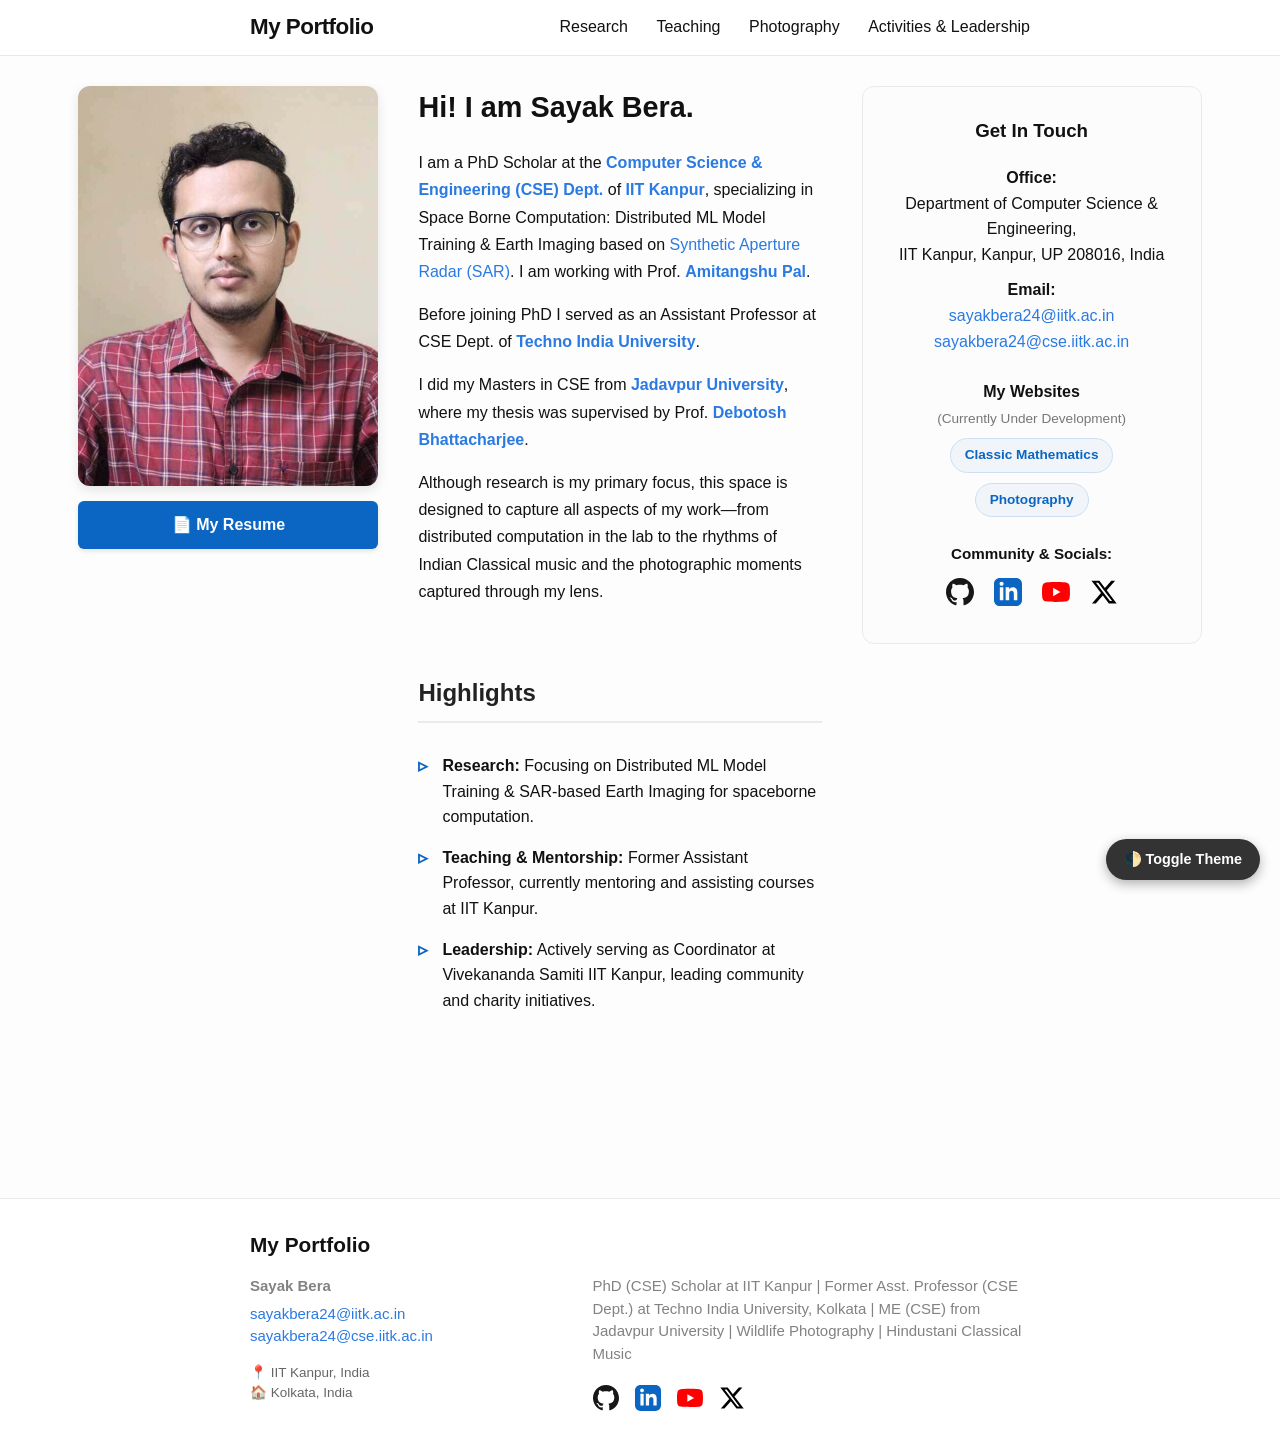
==== commit ee2fb577: "Updated the website a lot" ====
--- a/index.html
+++ b/index.html
@@ -43,48 +43,80 @@
 </header>
 <main class="page-content" aria-label="Content">
   <div class="wrapper-wide">
-<div class="hero-container">
+    <div class="hero-container">
 
-  <div class="hero-left">
-    <img src="profile.jpg" alt="Sayak Bera" class="hero-img">
-    <a href="/assets/Sayak_Bera_Resume.pdf" target="_blank" class="resume-btn">📄 My Resume</a>
-  </div>
+      <!-- LEFT COLUMN: Sticky Photo & Resume -->
+      <div class="hero-left">
+        <img src="profile.jpg" alt="Sayak Bera" class="hero-img">
+        <a href="/assets/Sayak_Bera_Resume.pdf" target="_blank" class="resume-btn">📄 My Resume</a>
+      </div>
 
-  <div class="hero-text">
-    <div>
-      <h3 style="margin-top: 0; font-size: 1.8em; margin-bottom: 20px;">Hi! I am <strong>Sayak Bera</strong>.</h3>
-      <p>I am a PhD Scholar at the <a href="https://www.cse.iitk.ac.in/index.html" target="_blank" style="text-decoration: none; font-weight: bold;">Computer Science &amp; Engineering (CSE) Dept.</a> of <a href="https://www.iitk.ac.in" target="_blank" style="text-decoration: none; font-weight: bold;">IIT Kanpur</a>, specializing in Space Borne Computation: Distributed ML Model Training &amp; Earth Imaging based on <a href="https://en.wikipedia.org/wiki/Synthetic-aperture_radar" target="_blank">Synthetic Aperture Radar (SAR)</a>. I am working with Prof. <a href="https://www.cse.iitk.ac.in/users/amitangshu/" target="_blank" style="text-decoration: none; font-weight: bold;">Amitangshu Pal</a>.</p>
-      <p>Before joining PhD I served as an Assistant Professor at CSE Dept. of <a href="https://www.technoindiauniversity.ac.in/" target="_blank" style="text-decoration: none; font-weight: bold;">Techno India University</a>.</p>
-      <p>I did my Masters in CSE from <a href="https://jadavpuruniversity.in/" target="_blank" style="text-decoration: none; font-weight: bold;">Jadavpur University</a>, where my thesis was supervised by Prof. <a href="https://scholar.google.com/citations?user=hI7_HFMAAAAJ&hl=en" target="_blank" style="text-decoration: none; font-weight: bold;">Debotosh Bhattacharjee</a>.</p>
+      <!-- MIDDLE COLUMN: Bio Text (Scrolls) -->
+      <div class="hero-bio">
+        <h3 style="margin-top: 0; font-size: 1.8em; margin-bottom: 20px;">Hi! I am <strong>Sayak Bera</strong>.</h3>
+        <p>I am a PhD Scholar at the <a href="https://www.cse.iitk.ac.in/index.html" target="_blank" style="text-decoration: none; font-weight: bold;">Computer Science &amp; Engineering (CSE) Dept.</a> of <a href="https://www.iitk.ac.in" target="_blank" style="text-decoration: none; font-weight: bold;">IIT Kanpur</a>, specializing in Space Borne Computation: Distributed ML Model Training &amp; Earth Imaging based on <a href="https://en.wikipedia.org/wiki/Synthetic-aperture_radar" target="_blank">Synthetic Aperture Radar (SAR)</a>. I am working with Prof. <a href="https://www.cse.iitk.ac.in/users/amitangshu/" target="_blank" style="text-decoration: none; font-weight: bold;">Amitangshu Pal</a>.</p>
+        <p>Before joining PhD I served as an Assistant Professor at CSE Dept. of <a href="https://www.technoindiauniversity.ac.in/" target="_blank" style="text-decoration: none; font-weight: bold;">Techno India University</a>.</p>
+        <p>I did my Masters in CSE from <a href="https://jadavpuruniversity.in/" target="_blank" style="text-decoration: none; font-weight: bold;">Jadavpur University</a>, where my thesis was supervised by Prof. <a href="https://scholar.google.com/citations?user=hI7_HFMAAAAJ&hl=en" target="_blank" style="text-decoration: none; font-weight: bold;">Debotosh Bhattacharjee</a>.</p>
+        <p>Although research is my primary focus, this space is designed to capture all aspects of my work—from distributed computation in the lab to the rhythms of Indian Classical music and the photographic moments captured through my lens.</p>
+      </div>
+
+      <!-- RIGHT COLUMN: Sticky Get in Touch -->
+      <div class="hero-right">
+        <div class="theme-card">
+          <h3>Get In Touch</h3>
+          <p><strong>Office:</strong> <br> Department of Computer Science &amp; Engineering,<br>IIT Kanpur, Kanpur, UP 208016, India</p>
+          <p style="margin-bottom: 20px;"><strong>Email:</strong> <br> <a href="mailto:sayakbera24@iitk.ac.in">sayakbera24@iitk.ac.in</a> <br> <a href="mailto:sayakbera24@cse.iitk.ac.in">sayakbera24@cse.iitk.ac.in</a></p>
+
+          <!-- New Websites Section -->
+          <div style="width: 100%; margin-bottom: 20px;">
+            <p style="margin-bottom: 8px;"><strong>My Websites</strong><br><span style="font-size: 0.85em; color: #777;">(Currently Under Development)</span></p>
+            <div style="display: flex; gap: 10px; justify-content: center; flex-wrap: wrap;">
+              <a href="https://classicmathematics.com" target="_blank" class="website-btn">Classic Mathematics</a>
+              <a href="/photography.html" class="website-btn">Photography</a>
+            </div>
+          </div>
+
+          <!-- Updated Socials Section -->
+          <p style="margin-bottom: 12px; font-size: 0.95em;"><strong>Community &amp; Socials:</strong></p>
+          <div style="display: flex; gap: 20px; justify-content: center; align-items: center; flex-wrap: wrap;">
+            
+            <!-- Google Scholar Icon
+            <a href="https://scholar.google.com/citations?user=hI7_HFMAAAAJ" target="_blank" title="Google Scholar" class="social-icon icon-scholar">
+              <svg xmlns="http://www.w3.org/2000/svg" width="28" height="28" viewBox="0 0 24 24" fill="currentColor"><path d="M12 24a7 7 0 1 1 0-14 7 7 0 0 1 0 14zm0-24L0 9.5l4.838 3.911L12 21.433l7.162-8.022L24 9.5 12 0z"/></svg>
+            </a> -->
+            <!-- GitHub Icon -->
+            <a href="https://github.com/sayakbera" target="_blank" title="GitHub" class="social-icon icon-github">
+              <svg xmlns="http://www.w3.org/2000/svg" width="28" height="28" viewBox="0 0 24 24" fill="currentColor"><path d="M12 0c-6.626 0-12 5.373-12 12 0 5.302 3.438 9.8 8.207 11.387.599.111.793-.261.793-.577v-2.234c-3.338.726-4.033-1.416-4.033-1.416-.546-1.387-1.333-1.756-1.333-1.756-1.089-.745.083-.729.083-.729 1.205.084 1.839 1.237 1.839 1.237 1.07 1.834 2.807 1.304 3.492.997.107-.775.418-1.305.762-1.604-2.665-.305-5.467-1.334-5.467-5.931 0-1.311.469-2.381 1.236-3.221-.124-.303-.535-1.524.117-3.176 0 0 1.008-.322 3.301 1.23.957-.266 1.983-.399 3.003-.404 1.02.005 2.047.138 3.006.404 2.291-1.552 3.297-1.23 3.297-1.23.653 1.653.242 2.874.118 3.176.77.84 1.235 1.911 1.235 3.221 0 4.609-2.807 5.624-5.479 5.921.43.372.823 1.102.823 2.222v3.293c0 .319.192.694.801.576 4.765-1.589 8.199-6.086 8.199-11.386 0-6.627-5.373-12-12-12z"/></svg>
+            </a>
+            <!-- LinkedIn Icon -->
+            <a href="https://linkedin.com/in/sayakbera24" target="_blank" title="LinkedIn" class="social-icon icon-linkedin">
+              <svg xmlns="http://www.w3.org/2000/svg" width="28" height="28" viewBox="0 0 24 24" fill="currentColor"><path d="M19 0h-14c-2.761 0-5 2.239-5 5v14c0 2.761 2.239 5 5 5h14c2.762 0 5-2.239 5-5v-14c0-2.761-2.238-5-5-5zm-11 19h-3v-11h3v11zm-1.5-12.268c-.966 0-1.75-.79-1.75-1.764s.784-1.764 1.75-1.764 1.75.79 1.75 1.764-.783 1.764-1.75 1.764zm13.5 12.268h-3v-5.604c0-3.368-4-3.113-4 0v5.604h-3v-11h3v1.765c1.396-2.586 7-2.777 7 2.476v6.759z"/></svg>
+            </a>
+            <!-- YouTube Icon -->
+            <a href="http://www.youtube.com/@sayak_bera" target="_blank" title="YouTube" class="social-icon icon-youtube">
+              <svg xmlns="http://www.w3.org/2000/svg" width="28" height="28" viewBox="0 0 24 24" fill="currentColor"><path d="M23.498 6.186a3.016 3.016 0 0 0-2.122-2.136C19.505 3.5 12 3.5 12 3.5s-7.505 0-9.377.55a3.016 3.016 0 0 0-2.122 2.136C0 8.07 0 12 0 12s0 3.93.498 5.814a3.016 3.016 0 0 0 2.122 2.136c1.871.55 9.377.55 9.377.55s7.505 0 9.377-.55a3.016 3.016 0 0 0 2.122-2.136C24 15.93 24 12 24 12s0-3.93-.502-5.814zM9.545 15.568V8.432L15.818 12l-6.273 3.568z"/></svg>
+            </a>
+            <!-- X (Twitter) Icon -->
+            <a href="https://x.com/iamsayakb" target="_blank" title="X (Twitter)" class="social-icon icon-x">
+              <svg xmlns="http://www.w3.org/2000/svg" width="28" height="28" viewBox="0 0 24 24" fill="currentColor"><path d="M18.244 2.25h3.308l-7.227 8.26 8.502 11.24H16.17l-5.214-6.817L4.99 21.75H1.68l7.73-8.835L1.254 2.25H8.08l4.713 6.231zm-1.161 17.52h1.833L7.084 4.126H5.117z"/></svg>
+            </a>
+          </div>
+        </div>
+      </div>
+
+      <!-- MIDDLE COLUMN (Part 2): Highlights (Scrolls) -->
+      <div class="hero-highlights">
+        <h3 class="section-title" style="margin-top: 10px;">Highlights</h3>
+        <ul class="highlights-list">
+          <li><strong>Research:</strong> Focusing on Distributed ML Model Training &amp; SAR-based Earth Imaging for spaceborne computation.</li>
+          <li><strong>Teaching & Mentorship:</strong> Former Assistant Professor, currently mentoring and assisting courses at IIT Kanpur.</li>
+          <li><strong>Leadership:</strong> Actively serving as Coordinator at Vivekananda Samiti IIT Kanpur, leading community and charity initiatives.</li>
+        </ul>
+      </div>
+
+      <!-- Future sections will go here like: <div class="hero-future">...</div> -->
+
     </div>
-
-    <p>Although research is my primary focus, this space is designed to capture all aspects of my work—from distributed computation in the lab to the rhythms of Indian Classical music and the photographic moments captured through my lens.</p>
-  </div>
-
-  <div class="hero-right">
-    <div class="theme-card">
-      <h3>Get In Touch</h3>
-      <p><strong>Office:</strong> <br> Department of Computer Science &amp; Engineering,<br>IIT Kanpur, Kanpur, UP 208016, India</p>
-      <p style="margin-bottom: 20px;"><strong>Email:</strong> <br> <a href="mailto:sayakbera24@iitk.ac.in">sayakbera24@iitk.ac.in</a> <br> <a href="mailto:sayakbera24@cse.iitk.ac.in">sayakbera24@cse.iitk.ac.in</a></p>
-
-      <div style="display: flex; gap: 24px; justify-content: center; align-items: center; flex-wrap: wrap;">
-        <a href="https://github.com/sayakbera" target="_blank" title="GitHub" class="social-icon icon-github">
-          <svg xmlns="http://www.w3.org/2000/svg" width="30" height="30" viewBox="0 0 24 24" fill="currentColor"><path d="M12 0c-6.626 0-12 5.373-12 12 0 5.302 3.438 9.8 8.207 11.387.599.111.793-.261.793-.577v-2.234c-3.338.726-4.033-1.416-4.033-1.416-.546-1.387-1.333-1.756-1.333-1.756-1.089-.745.083-.729.083-.729 1.205.084 1.839 1.237 1.839 1.237 1.07 1.834 2.807 1.304 3.492.997.107-.775.418-1.305.762-1.604-2.665-.305-5.467-1.334-5.467-5.931 0-1.311.469-2.381 1.236-3.221-.124-.303-.535-1.524.117-3.176 0 0 1.008-.322 3.301 1.23.957-.266 1.983-.399 3.003-.404 1.02.005 2.047.138 3.006.404 2.291-1.552 3.297-1.23 3.297-1.23.653 1.653.242 2.874.118 3.176.77.84 1.235 1.911 1.235 3.221 0 4.609-2.807 5.624-5.479 5.921.43.372.823 1.102.823 2.222v3.293c0 .319.192.694.801.576 4.765-1.589 8.199-6.086 8.199-11.386 0-6.627-5.373-12-12-12z"/></svg>
-        </a>
-        <a href="https://linkedin.com/in/sayakbera24" target="_blank" title="LinkedIn" class="social-icon icon-linkedin">
-          <svg xmlns="http://www.w3.org/2000/svg" width="30" height="30" viewBox="0 0 24 24" fill="currentColor"><path d="M19 0h-14c-2.761 0-5 2.239-5 5v14c0 2.761 2.239 5 5 5h14c2.762 0 5-2.239 5-5v-14c0-2.761-2.238-5-5-5zm-11 19h-3v-11h3v11zm-1.5-12.268c-.966 0-1.75-.79-1.75-1.764s.784-1.764 1.75-1.764 1.75.79 1.75 1.764-.783 1.764-1.75 1.764zm13.5 12.268h-3v-5.604c0-3.368-4-3.113-4 0v5.604h-3v-11h3v1.765c1.396-2.586 7-2.777 7 2.476v6.759z"/></svg>
-        </a>
-        <a href="http://www.youtube.com/@sayak_bera" target="_blank" title="YouTube" class="social-icon icon-youtube">
-          <svg xmlns="http://www.w3.org/2000/svg" width="30" height="30" viewBox="0 0 24 24" fill="currentColor"><path d="M23.498 6.186a3.016 3.016 0 0 0-2.122-2.136C19.505 3.5 12 3.5 12 3.5s-7.505 0-9.377.55a3.016 3.016 0 0 0-2.122 2.136C0 8.07 0 12 0 12s0 3.93.498 5.814a3.016 3.016 0 0 0 2.122 2.136c1.871.55 9.377.55 9.377.55s7.505 0 9.377-.55a3.016 3.016 0 0 0 2.122-2.136C24 15.93 24 12 24 12s0-3.93-.502-5.814zM9.545 15.568V8.432L15.818 12l-6.273 3.568z"/></svg>
-        </a>
-        <a href="https://x.com/iamsayakb" target="_blank" title="X (Twitter)" class="social-icon icon-x">
-          <svg xmlns="http://www.w3.org/2000/svg" width="30" height="30" viewBox="0 0 24 24" fill="currentColor"><path d="M18.244 2.25h3.308l-7.227 8.26 8.502 11.24H16.17l-5.214-6.817L4.99 21.75H1.68l7.73-8.835L1.254 2.25H8.08l4.713 6.231zm-1.161 17.52h1.833L7.084 4.126H5.117z"/></svg>
-        </a>
-      </div>
-    </div>
-  </div>
-
-</div>
   </div>
 </main>
 
@@ -104,8 +136,15 @@
           <li style="margin-top: 15px; font-size: 0.9em; color: #666;"><strong>📍</strong> IIT Kanpur, India</li>
           <li style="font-size: 0.9em; color: #666;"><strong>🏠</strong> Kolkata, India</li>
         </ul>
+      </div>
 
-        <div class="footer-socials">
+      <div class="footer-col footer-col-3">
+        <p>PhD (CSE) Scholar at IIT Kanpur | Former Asst. Professor (CSE Dept.) at Techno India University, Kolkata | ME (CSE) from Jadavpur University | Wildlife Photography | Hindustani Classical Music</p>
+        
+        <div class="footer-socials" style="margin-top: 20px;">
+          <!-- <a href="https://scholar.google.com/citations?user=hI7_HFMAAAAJ" target="_blank" title="Google Scholar" class="social-icon icon-scholar">
+            <svg xmlns="http://www.w3.org/2000/svg" width="26" height="26" viewBox="0 0 24 24" fill="currentColor"><path d="M12 24a7 7 0 1 1 0-14 7 7 0 0 1 0 14zm0-24L0 9.5l4.838 3.911L12 21.433l7.162-8.022L24 9.5 12 0z"/></svg>
+          </a> -->
           <a href="https://github.com/sayakbera" target="_blank" title="GitHub" class="social-icon icon-github">
             <svg xmlns="http://www.w3.org/2000/svg" width="26" height="26" viewBox="0 0 24 24" fill="currentColor"><path d="M12 0c-6.626 0-12 5.373-12 12 0 5.302 3.438 9.8 8.207 11.387.599.111.793-.261.793-.577v-2.234c-3.338.726-4.033-1.416-4.033-1.416-.546-1.387-1.333-1.756-1.333-1.756-1.089-.745.083-.729.083-.729 1.205.084 1.839 1.237 1.839 1.237 1.07 1.834 2.807 1.304 3.492.997.107-.775.418-1.305.762-1.604-2.665-.305-5.467-1.334-5.467-5.931 0-1.311.469-2.381 1.236-3.221-.124-.303-.535-1.524.117-3.176 0 0 1.008-.322 3.301 1.23.957-.266 1.983-.399 3.003-.404 1.02.005 2.047.138 3.006.404 2.291-1.552 3.297-1.23 3.297-1.23.653 1.653.242 2.874.118 3.176.77.84 1.235 1.911 1.235 3.221 0 4.609-2.807 5.624-5.479 5.921.43.372.823 1.102.823 2.222v3.293c0 .319.192.694.801.576 4.765-1.589 8.199-6.086 8.199-11.386 0-6.627-5.373-12-12-12z"/></svg>
           </a>
@@ -121,10 +160,6 @@
         </div>
       </div>
 
-      <div class="footer-col footer-col-3">
-        <p>PhD (CSE) Scholar at IIT Kanpur | Former Asst. Professor (CSE Dept.) at Techno India University, Kolkata | ME (CSE) from Jadavpur University | Wildlife Photography | Hindustani Classical Music</p>
-      </div>
-
     </div>
   </div>
 </footer>
--- a/assets/main.css
+++ b/assets/main.css
@@ -1,20 +1,19 @@
 /* ==========================================================================
-   Base stylesheet — reconstructed from the "minima" Jekyll theme defaults
-   (previously supplied automatically by the theme gem, not present in the
-   repo). This keeps the site's look identical now that it's plain HTML.
+   Sayak Bera — portfolio site stylesheet
+   Single shared file for layout (minima-style header/nav/footer), dark mode,
+   and every page's component styles. Loaded once by every page so nothing
+   is duplicated or out of sync between pages.
    ========================================================================== */
 
 :root {
   --text-color: #111;
   --bg-color: #fdfdfd;
-  --brand-color: #828282;
   --grey-color: #828282;
   --grey-color-dark: #424242;
   --spacing-unit: 30px;
 }
 
 * { box-sizing: border-box; }
-
 html { font-size: 100%; }
 
 body {
@@ -27,147 +26,371 @@
   background-color: var(--bg-color);
   -webkit-text-size-adjust: 100%;
   -webkit-font-smoothing: antialiased;
-}
-
-h1, h2, h3, h4, h5, h6,
-p, blockquote, pre, ul, ol, dl, figure {
-  margin: 0 0 15px 0;
-}
-
+  transition: background-color 0.3s ease, color 0.3s ease;
+}
+
+h1, h2, h3, h4, h5, h6, p, blockquote, pre, ul, ol, dl, figure { margin: 0 0 15px 0; }
 img { max-width: 100%; vertical-align: middle; }
-
 a { color: #2a7ae2; text-decoration: none; }
 a:hover { text-decoration: underline; }
-a .highlight { text-decoration: none; }
-
-.wrapper {
-  max-width: 840px;
-  margin: 0 auto;
-  padding: 0 30px;
-}
-@media screen and (max-width: 800px) {
-  .wrapper { max-width: 100%; padding: 0 20px; }
-}
-
-/* ---------- Site header ---------- */
-.site-header {
-  border-bottom: 1px solid #e8e8e8;
-  min-height: 55.95px;
-  position: relative;
-  background-color: #fff;
-}
-
-.site-title {
-  font-size: 1.4rem;
-  font-weight: 700;
-  line-height: 54px;
-  letter-spacing: -0.5px;
-  margin-bottom: 0;
-  float: left;
-  color: #111 !important;
-  text-decoration: none;
-}
+
+.wrapper { max-width: 840px; margin: 0 auto; padding: 0 30px; }
+@media screen and (max-width: 800px) { .wrapper { max-width: 100%; padding: 0 20px; } }
+
+/* Wider wrapper used for the homepage's main content so it uses more of a
+   landscape monitor, while the header/footer keep the standard width. */
+.wrapper-wide { max-width: min(1400px, 94vw); margin: 0 auto; padding: 0 40px; }
+@media screen and (max-width: 800px) { .wrapper-wide { padding: 0 20px; } }
+
+/* ---------------------------------------------------------------------- */
+/* Site header / nav                                                      */
+/* ---------------------------------------------------------------------- */
+.site-header { border-bottom: 1px solid #e8e8e8; min-height: 55.95px; position: relative; background-color: #fff; }
+
+.site-title { font-size: 1.4rem; font-weight: 700; line-height: 54px; letter-spacing: -0.5px; margin-bottom: 0; float: left; color: #111 !important; text-decoration: none; }
 .site-title:hover { text-decoration: none; }
 
-.site-nav {
-  float: right;
-  line-height: 54px;
-}
+.site-nav { float: right; line-height: 54px; }
 .site-nav .nav-trigger { display: none; }
 .site-nav .menu-icon { display: none; }
-
-.site-nav .page-link {
-  color: var(--text-color);
-  line-height: 1.5;
-  margin-left: 24px;
-  font-weight: 500;
-}
-.site-nav .page-link:not(:last-child) { margin-right: 0; }
+.site-nav .page-link { color: var(--text-color); line-height: 1.5; margin-left: 24px; font-weight: 500; }
 
 @media screen and (max-width: 600px) {
   .site-nav {
-    position: absolute;
-    top: 9px;
-    right: 15px;
-    background-color: #fdfdfd;
-    border: 1px solid #e8e8e8;
-    border-radius: 5px;
-    text-align: right;
-    z-index: 10;
-  }
-  .site-nav label[for="nav-trigger"] {
-    display: block;
-    float: right;
-    width: 36px;
-    height: 36px;
-    z-index: 2;
-    cursor: pointer;
-  }
-  .site-nav .menu-icon {
-    display: block;
-    float: right;
-    width: 36px;
-    height: 26px;
-    line-height: 0;
-    padding-top: 10px;
-    text-align: center;
-  }
+    position: absolute; top: 9px; right: 15px;
+    background-color: #fdfdfd; border: 1px solid #e8e8e8; border-radius: 5px;
+    text-align: right; z-index: 10;
+  }
+  .site-nav label[for="nav-trigger"] { display: block; float: right; width: 36px; height: 36px; z-index: 2; cursor: pointer; }
+  .site-nav .menu-icon { display: block; float: right; width: 36px; height: 26px; line-height: 0; padding-top: 10px; text-align: center; }
   .site-nav .menu-icon > svg { fill: #424242; }
   .site-nav input ~ .trigger { clear: both; display: none; }
   .site-nav input:checked ~ .trigger { display: block; padding-bottom: 5px; }
-  .site-nav .page-link {
-    display: block;
-    padding: 5px 10px;
-    margin: 0;
-  }
-}
-
-/* ---------- Page content ---------- */
-.page-content {
-  padding: var(--spacing-unit) 0;
-  flex: 1;
-}
-
-/* ---------- Site footer ---------- */
-.site-footer {
-  border-top: 1px solid #e8e8e8;
-  padding: var(--spacing-unit) 0;
-  background-color: #fff;
-  margin-top: 40px;
-}
-
-.footer-heading {
-  font-size: 1.3rem;
-  margin-bottom: 15px;
-}
-
-.contact-list, .social-media-list {
-  list-style: none;
-  margin-left: 0;
-  padding-left: 0;
-}
-
-.footer-col-wrapper {
-  display: flex;
-  flex-wrap: wrap;
-  gap: 20px;
-  font-size: 15px;
-  color: var(--grey-color);
-}
-
-.footer-col { flex: 1; min-width: 200px; }
-
-@media screen and (max-width: 600px) {
-  .footer-col-wrapper { flex-direction: column; }
-}
-
-/* ---------- Misc ---------- */
+  .site-nav .page-link { display: block; padding: 5px 10px; margin: 0; }
+}
+
+/* ---------------------------------------------------------------------- */
+/* Page content                                                           */
+/* ---------------------------------------------------------------------- */
+.page-content { padding: var(--spacing-unit) 0; flex: 1; }
+
+/* ---------------------------------------------------------------------- */
+/* Site footer                                                            */
+/* ---------------------------------------------------------------------- */
+.site-footer { border-top: 1px solid #e8e8e8; padding: var(--spacing-unit) 0; background-color: #fff; margin-top: 40px; }
+.footer-heading { font-size: 1.3rem; margin-bottom: 15px; }
+.contact-list { list-style: none; margin-left: 0; padding-left: 0; }
+.footer-col-wrapper { display: flex; flex-wrap: wrap; gap: 30px; font-size: 15px; color: var(--grey-color); }
+.footer-col { flex: 1; min-width: 220px; }
+.footer-col-3 { flex: 1.4; }
+@media screen and (max-width: 600px) { .footer-col-wrapper { flex-direction: column; } }
+
+.footer-socials { display: flex; gap: 16px; margin-top: 16px; align-items: center; }
+.footer-socials .social-icon { display: inline-flex; }
+
+/* Shared "social icon" styling used in both the Get In Touch card and the footer */
+.social-icon { transition: transform 0.2s ease; }
+.social-icon:hover { transform: scale(1.1); }
+.social-icon.icon-github { color: #181717; }
+.social-icon.icon-linkedin { color: #0A66C2; }
+.social-icon.icon-youtube { color: #FF0000; }
+.social-icon.icon-x { color: #000000; }
+
 hr { border: 0; border-top: 1px solid #e8e8e8; margin: 30px 0; }
-
 ::selection { background: #d6e6ff; }
-
-/* Keep focus visible for accessibility */
-a:focus-visible, button:focus-visible, summary:focus-visible {
-  outline: 2px solid #0A66C2;
-  outline-offset: 2px;
-}
+a:focus-visible, button:focus-visible, summary:focus-visible { outline: 2px solid #0A66C2; outline-offset: 2px; }
+
+/* ---------------------------------------------------------------------- */
+/* Theme toggle button (single definition, single script in theme.js)     */
+/* ---------------------------------------------------------------------- */
+.theme-toggle-btn {
+  position: fixed; bottom: 20px; right: 20px;
+  background: #333; color: #fff; border: none; border-radius: 50px;
+  padding: 12px 18px; cursor: pointer; z-index: 1000;
+  box-shadow: 0 4px 12px rgba(0,0,0,0.3); transition: background 0.3s;
+  font-weight: bold; font-size: 0.9em;
+}
+
+/* ==========================================================================
+   HOME PAGE — hero + layout grid
+   ========================================================================== */
+.hero-container { 
+  display: grid; 
+  grid-template-columns: 300px 1fr 340px; 
+  grid-template-areas:
+    "left bio right"
+    "left highlights right"
+    "left future right";
+  gap: 40px; 
+  margin-bottom: 60px; 
+  align-items: start; /* CRITICAL: Allows left/right columns to be sticky while center scrolls */
+}
+
+/* Left Column: Fixed */
+.hero-left { 
+  grid-area: left; 
+  display: flex; 
+  flex-direction: column; 
+  position: sticky; 
+  top: 30px; /* Distance from top while scrolling */
+}
+.hero-img { width: 100%; height: auto; object-fit: cover; border-radius: 12px; box-shadow: 0 4px 12px rgba(0,0,0,0.1); margin-bottom: 15px; }
+.resume-btn { text-align: center; width: 100%; padding: 12px 0; background-color: #0A66C2; color: white !important; text-decoration: none; border-radius: 6px; font-weight: bold; transition: all 0.2s; display: inline-block; box-sizing: border-box; box-shadow: 0 2px 5px rgba(0,0,0,0.1); }
+.resume-btn:hover { transform: translateY(-2px); box-shadow: 0 4px 10px rgba(0,0,0,0.2); text-decoration: none; }
+
+/* Middle Column: Scrolling */
+.hero-bio { grid-area: bio; }
+.hero-bio p { margin: 0 0 16px 0; line-height: 1.7; }
+.hero-bio p:last-child { margin-bottom: 0; }
+
+.hero-highlights { grid-area: highlights; margin-top: 20px; }
+.highlights-list { list-style-type: none; padding: 0; margin: 0; }
+.highlights-list li { margin-bottom: 15px; padding-left: 24px; position: relative; line-height: 1.6; }
+.highlights-list li::before { content: "▹"; position: absolute; left: 0; color: #0A66C2; font-weight: bold; font-size: 1.2em; top: -2px; }
+
+/* Right Column: Fixed */
+.hero-right { 
+  grid-area: right; 
+  display: flex; 
+  flex-direction: column; 
+  position: sticky; 
+  top: 30px; 
+}
+.theme-card {
+  display: flex; flex-direction: column; align-items: center; text-align: center;
+  padding: 30px; background-color: #fcfcfc; border-radius: 12px; border: 1px solid #eaeaea;
+  width: 100%; box-sizing: border-box;
+}
+.theme-card h3 { margin-top: 0; margin-bottom: 15px; }
+.theme-card p { margin: 5px 0; line-height: 1.6; }
+.social-icon.icon-scholar { color: #4285F4; } /* Google Scholar Blue */
+
+/* Website Buttons */
+.website-btn {
+  background-color: #f1f5f9; color: #0A66C2 !important; border: 1px solid #cce0f5; padding: 6px 14px;
+  border-radius: 20px; font-size: 0.85em; font-weight: 600; text-decoration: none; transition: all 0.2s;
+}
+.website-btn:hover { background-color: #0A66C2; color: #fff !important; text-decoration: none; transform: translateY(-1px); }
+
+/* Threshold 1 (Tablets): Push right column below text */
+@media (max-width: 1150px) {
+  .hero-container {
+    grid-template-columns: 300px 1fr;
+    grid-template-areas:
+      "left bio"
+      "left highlights"
+      "left future"
+      "right right";
+  }
+  .hero-right { position: static; align-items: center; margin-top: 20px; }
+  .theme-card { max-width: 500px; }
+}
+
+/* Threshold 2 (Smartphones): Forces precise stacking order you requested */
+@media (max-width: 850px) {
+  .hero-container {
+    grid-template-columns: 1fr;
+    justify-items: center; 
+    grid-template-areas:
+      "left"
+      "bio"
+      "right"
+      "highlights"
+      "future";
+  }
+  .hero-left { position: static; max-width: 500px; width: 100%; }
+  .hero-bio { text-align: center; }
+}
+
+/* Dark Mode Additions (Add these to the bottom of your dark mode section) */
+body.dark-theme .website-btn { background-color: #2a3b4c; border-color: #3b5068; color: #64b5f6 !important; }
+body.dark-theme .website-btn:hover { background-color: #64b5f6; color: #121212 !important; }
+body.dark-theme .highlights-list li::before { color: #64b5f6; }
+body.dark-theme .social-icon.icon-scholar { color: #e0e0e0; }
+
+/* ==========================================================================
+   ACTIVITY PAGE
+   ========================================================================== */
+.activity-intro { text-align: center; margin-bottom: 50px; color: #555; font-size: 1.1em; }
+.section-title { border-bottom: 2px solid #eaeaea; padding-bottom: 10px; margin-top: 40px; margin-bottom: 30px; font-size: 1.5em; color: #222; }
+
+.leadership-card { border-left: 4px solid #F4B400; padding: 15px 20px; background-color: #fcfcfc; margin-bottom: 20px; border-radius: 0 8px 8px 0; box-shadow: 0 2px 4px rgba(0,0,0,0.05); }
+.leadership-role { margin: 0 0 5px 0; font-size: 1.2em; color: #333; }
+.leadership-org { font-weight: bold; color: #0A66C2; text-decoration: none; }
+.leadership-org:hover { text-decoration: underline; }
+.leadership-desc { margin: 10px 0 0 0; color: #555; line-height: 1.6; }
+.leadership-date { font-size: 0.85em; color: #888; text-transform: uppercase; letter-spacing: 1px; font-weight: bold; }
+
+.featured-videos { display: grid; grid-template-columns: repeat(auto-fit, minmax(300px, 1fr)); gap: 30px; margin-bottom: 40px; }
+.video-wrapper { position: relative; padding-bottom: 56.25%; height: 0; overflow: hidden; border-radius: 10px; box-shadow: 0 4px 12px rgba(0,0,0,0.1); background-color: #000; }
+.video-wrapper iframe { position: absolute; top: 0; left: 0; width: 100%; height: 100%; border: 0; }
+.video-caption { text-align: center; font-size: 0.9em; color: #666; margin-top: 10px; font-style: italic; }
+
+.arts-grid { display: grid; grid-template-columns: repeat(auto-fit, minmax(300px, 1fr)); gap: 20px; margin-bottom: 40px; }
+.art-card { border: 1px solid #eaeaea; border-radius: 10px; padding: 20px; background-color: #fff; box-shadow: 0 2px 8px rgba(0,0,0,0.04); transition: transform 0.2s; }
+.art-card:hover { transform: translateY(-3px); box-shadow: 0 6px 15px rgba(0,0,0,0.08); }
+.art-icon { font-size: 2em; margin-bottom: 10px; display: inline-block; }
+.art-title { margin: 0 0 10px 0; color: #222; }
+.art-desc { font-size: 0.95em; color: #666; line-height: 1.5; margin-bottom: 15px; }
+
+details.video-dropdown { background-color: #f9f9f9; border-radius: 6px; padding: 10px; margin-top: 10px; }
+details.video-dropdown summary { font-weight: 600; cursor: pointer; outline: none; color: #E1306C; font-size: 0.9em; display: flex; align-items: center; }
+details.video-dropdown summary::before { content: "▶"; margin-right: 8px; font-size: 0.8em; }
+.video-list { list-style: none; padding-left: 0; margin: 10px 0 0 0; }
+.video-list li { margin-bottom: 8px; font-size: 0.9em; border-bottom: 1px solid #eaeaea; padding-bottom: 8px; }
+.video-list li:last-child { border-bottom: none; padding-bottom: 0; margin-bottom: 0; }
+.video-list a { color: #0A66C2; text-decoration: none; display: flex; align-items: center; gap: 8px; }
+.video-list a:hover { color: #004182; text-decoration: underline; }
+
+.recreation-box { background-color: #f9f9f9; padding: 20px; border-radius: 8px; border: 1px solid #eaeaea; margin-top: 30px; }
+.recreation-box p { margin: 0; color: #555; }
+
+/* ==========================================================================
+   PHOTOGRAPHY PAGE
+   ========================================================================== */
+.photography-intro { text-align: center; margin-bottom: 50px; color: #555; font-size: 1.1em; }
+
+.action-button { display: inline-flex; align-items: center; gap: 10px; background-color: #fcfcfc; border: 1px solid #eaeaea; padding: 10px 20px; border-radius: 30px; text-decoration: none; font-weight: bold; transition: all 0.2s; box-shadow: 0 2px 5px rgba(0,0,0,0.05); }
+.action-button:hover { transform: translateY(-2px); text-decoration: none; }
+.archive-button { color: #333; margin-top: 15px; }
+.archive-button:hover { background-color: #333; color: white; }
+.iitk-button { color: #0A66C2; font-size: 0.9em; }
+.iitk-button:hover { background-color: #0A66C2; color: white; }
+
+.gallery-section { margin-bottom: 60px; }
+.gallery-title { border-bottom: 2px solid #eaeaea; padding-bottom: 10px; margin-bottom: 20px; font-size: 1.5em; display: flex; justify-content: space-between; align-items: baseline; flex-wrap: wrap; }
+
+.hero-img.gallery-hero { width: 100%; aspect-ratio: 16 / 9; height: auto; object-fit: cover; border-radius: 8px; margin-bottom: 15px; transition: transform 0.3s ease, box-shadow 0.3s ease; }
+.hero-img.gallery-hero:hover { transform: scale(1.02); box-shadow: 0 5px 15px rgba(0,0,0,0.15); z-index: 10; position: relative; }
+
+.gallery-grid { display: grid; grid-template-columns: repeat(3, 1fr); gap: 15px; margin-bottom: 20px; }
+.gallery-img { width: 100%; aspect-ratio: 4 / 3; object-fit: cover; border-radius: 8px; transition: transform 0.3s ease, box-shadow 0.3s ease; }
+.gallery-img:hover { transform: scale(1.04); box-shadow: 0 5px 15px rgba(0,0,0,0.15); z-index: 10; position: relative; }
+@media (max-width: 768px) { .gallery-grid { grid-template-columns: repeat(1, 1fr); } }
+
+/* ==========================================================================
+   RESEARCH PAGE (UPDATED - Vertical Stack)
+   ========================================================================== */
+.research-container { max-width: 900px; margin: 0 auto; } /* Optimized width for comfortable reading */
+.research-intro { text-align: center; margin-bottom: 60px; color: #555; font-size: 1.1em; max-width: 760px; margin-left: auto; margin-right: auto; }
+
+.research-section { 
+  display: flex; 
+  flex-direction: column; /* Stacks image on top, text on bottom */
+  align-items: flex-start; 
+  gap: 25px; /* Spacing between the image and the text */
+  margin-bottom: 80px; 
+  width: 100%;
+}
+.research-section.reverse { 
+  flex-direction: column; /* Ignores the previous reverse class so everything is uniform */
+}
+
+.research-media { width: 100%; display: block; }
+.research-info { width: 100%; display: block; }
+
+.research-img { 
+  width: 100%; 
+  aspect-ratio: 16 / 9; /* Strictly 16:9 */
+  object-fit: cover; 
+  border-radius: 12px; 
+  box-shadow: 0 10px 25px rgba(0,0,0,0.1); 
+  transition: transform 0.3s ease; 
+  display: block; 
+  margin: 0; 
+}
+.research-img:hover { transform: translateY(-3px); }
+
+.research-title { color: #222; margin-top: 0; border-bottom: 2px solid #eaeaea; padding-bottom: 10px; margin-bottom: 15px; font-size: 1.6em; }
+.research-description { line-height: 1.7; color: #444; }
+.research-description p:last-child { margin-bottom: 0; }
+
+/* Responsive threshold: Stacks and center-aligns everything below the image */
+@media (max-width: 950px) {
+  .research-section, .research-section.reverse { 
+    flex-direction: column; 
+    align-items: center; 
+    text-align: center; 
+  }
+  .research-media, .research-info { 
+    flex: 1 1 auto; 
+    width: 100%; 
+    max-width: 800px; 
+  }
+  .research-img { 
+    height: auto; 
+    aspect-ratio: 16 / 9; /* Prevents the image from being distorted when stacked */
+  }
+}
+
+/* ==========================================================================
+   TEACHING PAGE
+   ========================================================================== */
+.teaching-intro { text-align: center; margin-bottom: 50px; color: #555; font-size: 1.1em; max-width: 800px; margin-left: auto; margin-right: auto; line-height: 1.7; }
+.page-subheading { border-bottom: 2px solid #eaeaea; padding-bottom: 10px; margin-top: 40px; }
+
+.teaching-card { padding: 15px 20px; background-color: #fcfcfc; margin-bottom: 25px; border-radius: 0 8px 8px 0; box-shadow: 0 2px 4px rgba(0,0,0,0.05); }
+.teaching-card h3 { margin-top: 0; margin-bottom: 5px; }
+.teaching-card h3 a { text-decoration: none; color: inherit; }
+.teaching-role { margin: 0 0 10px 0; font-weight: bold; color: #555; }
+.teaching-card ul { margin: 0; padding-left: 20px; line-height: 1.6; }
+.teaching-card.iitk { border-left: 4px solid #4285F4; }
+.teaching-card.techno { border-left: 4px solid #E1306C; }
+.teaching-card.ju { border-left: 4px solid #34A853; margin-bottom: 40px; }
+
+.mentorship-box { background-color: #f9f9f9; padding: 20px; border-radius: 8px; border: 1px solid #eaeaea; }
+.mentorship-box ol { margin: 0; padding-left: 20px; line-height: 1.8; }
+
+/* ==========================================================================
+   DARK MODE — single consolidated set of overrides for every page
+   ========================================================================== */
+body.dark-theme { background-color: #121212; color: #e0e0e0; }
+body.dark-theme a { color: #64b5f6 !important; }
+body.dark-theme svg { fill: #e0e0e0 !important; }
+body.dark-theme h1, body.dark-theme h2, body.dark-theme h3, body.dark-theme h4,
+body.dark-theme p, body.dark-theme span, body.dark-theme strong, body.dark-theme em,
+body.dark-theme li, body.dark-theme summary, body.dark-theme div { color: #e0e0e0 !important; }
+
+/* Header + footer chrome */
+body.dark-theme .site-header,
+body.dark-theme .site-footer { background-color: #121212 !important; border-color: #333 !important; }
+body.dark-theme .site-title { color: #e0e0e0 !important; }
+@media (max-width: 600px) {
+  body.dark-theme .site-nav { background-color: #1e1e1e !important; border-color: #333 !important; }
+}
+body.dark-theme .site-nav .menu-icon > svg path { fill: #e0e0e0 !important; }
+
+/* Cards / panels across every page */
+body.dark-theme .theme-card,
+body.dark-theme .leadership-card,
+body.dark-theme .art-card,
+body.dark-theme .teaching-card,
+body.dark-theme .recreation-box,
+body.dark-theme .mentorship-box,
+body.dark-theme details.video-dropdown,
+body.dark-theme details.species-checklist {
+  background-color: #1e1e1e !important;
+  border-color: #333 !important;
+  box-shadow: 0 4px 10px rgba(0,0,0,0.3) !important;
+}
+
+/* Borders / dividers */
+body.dark-theme .section-header,
+body.dark-theme .section-title,
+body.dark-theme .research-title,
+body.dark-theme .gallery-title,
+body.dark-theme .page-subheading,
+body.dark-theme hr,
+body.dark-theme .video-list li { border-color: #333 !important; }
+
+/* Buttons / badges (leave the blue resume button as-is) */
+body.dark-theme .action-button:not(.resume-btn),
+body.dark-theme .archive-button,
+body.dark-theme .iitk-button {
+  background-color: #1e1e1e !important;
+  color: #64b5f6 !important;
+  border-color: #444 !important;
+}
+body.dark-theme .action-button:not(.resume-btn):hover { background-color: #333 !important; }
+
+body.dark-theme .theme-toggle-btn { background: #f1f1f1; color: #333; }
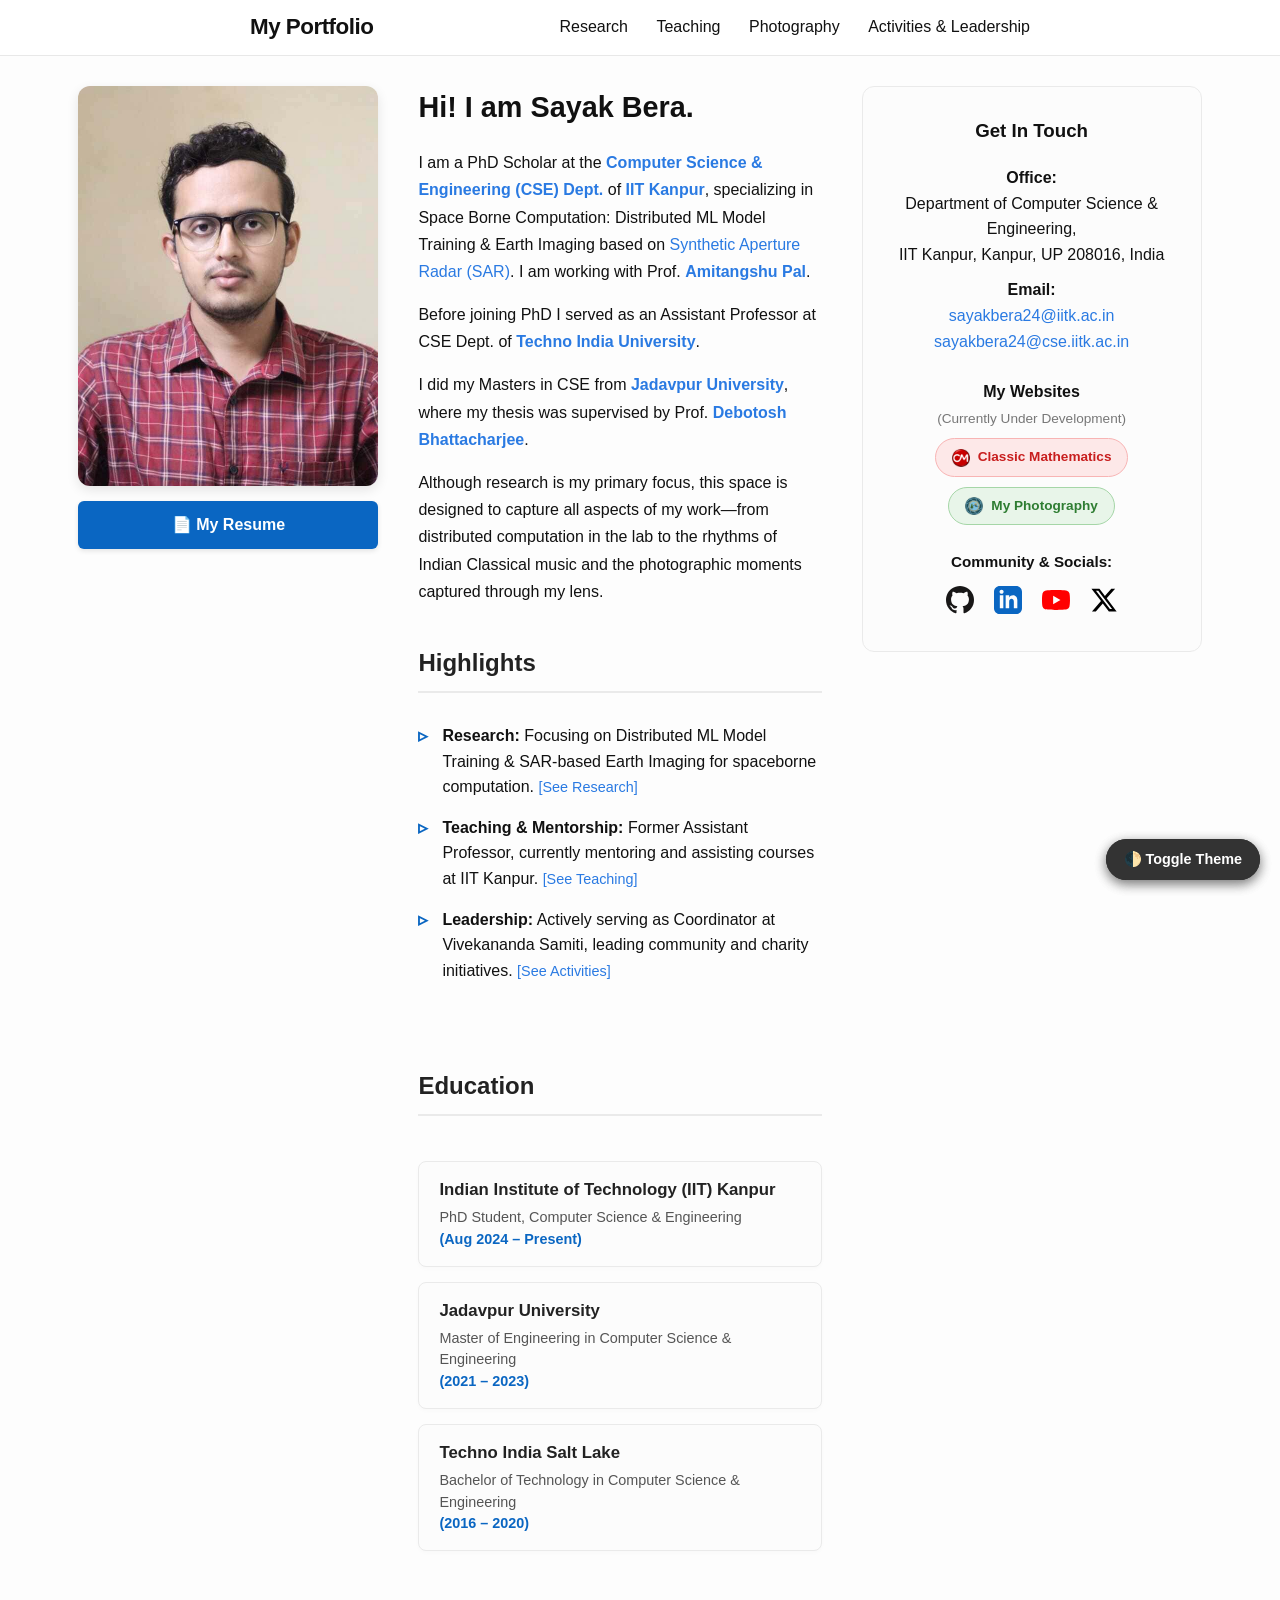
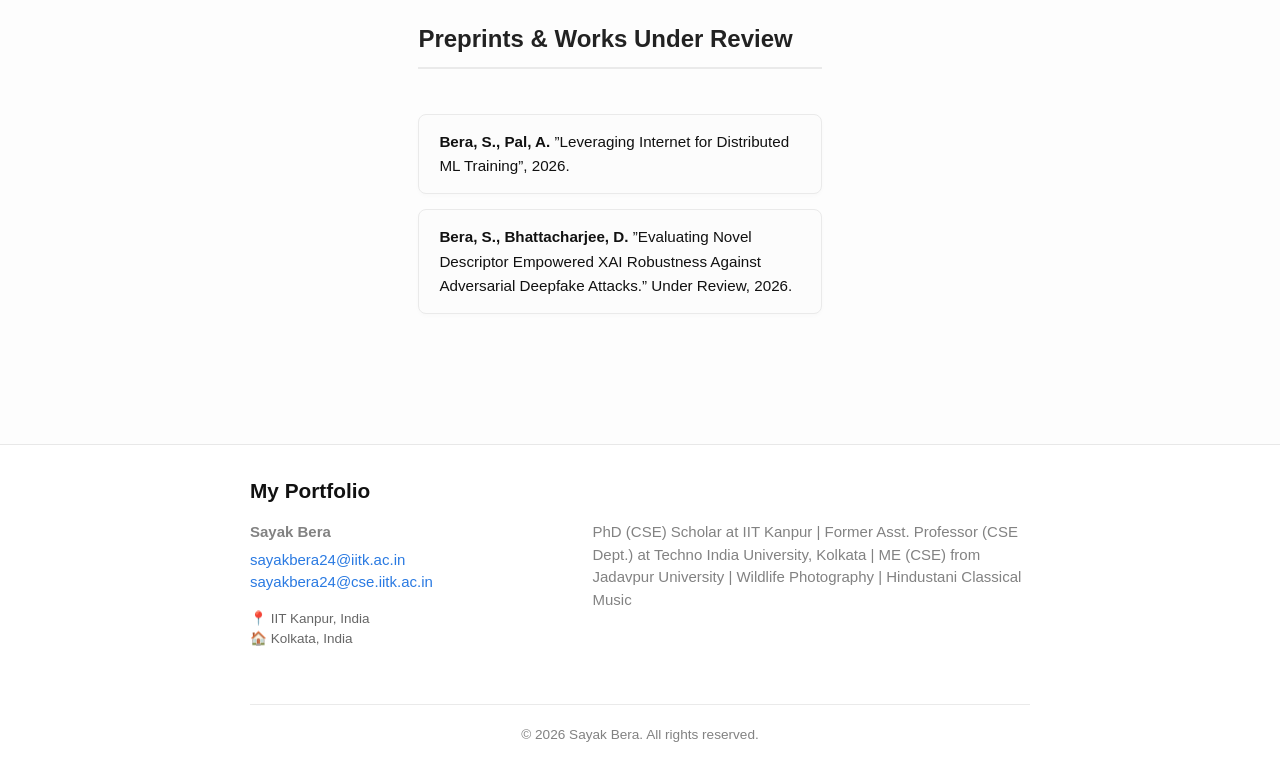
==== commit 76c78a75: "Website updated with logos and classic mathematics." ====
--- a/index.html
+++ b/index.html
@@ -51,14 +51,62 @@
         <a href="/assets/Sayak_Bera_Resume.pdf" target="_blank" class="resume-btn">📄 My Resume</a>
       </div>
 
-      <!-- MIDDLE COLUMN: Bio Text (Scrolls) -->
-      <div class="hero-bio">
-        <h3 style="margin-top: 0; font-size: 1.8em; margin-bottom: 20px;">Hi! I am <strong>Sayak Bera</strong>.</h3>
-        <p>I am a PhD Scholar at the <a href="https://www.cse.iitk.ac.in/index.html" target="_blank" style="text-decoration: none; font-weight: bold;">Computer Science &amp; Engineering (CSE) Dept.</a> of <a href="https://www.iitk.ac.in" target="_blank" style="text-decoration: none; font-weight: bold;">IIT Kanpur</a>, specializing in Space Borne Computation: Distributed ML Model Training &amp; Earth Imaging based on <a href="https://en.wikipedia.org/wiki/Synthetic-aperture_radar" target="_blank">Synthetic Aperture Radar (SAR)</a>. I am working with Prof. <a href="https://www.cse.iitk.ac.in/users/amitangshu/" target="_blank" style="text-decoration: none; font-weight: bold;">Amitangshu Pal</a>.</p>
-        <p>Before joining PhD I served as an Assistant Professor at CSE Dept. of <a href="https://www.technoindiauniversity.ac.in/" target="_blank" style="text-decoration: none; font-weight: bold;">Techno India University</a>.</p>
-        <p>I did my Masters in CSE from <a href="https://jadavpuruniversity.in/" target="_blank" style="text-decoration: none; font-weight: bold;">Jadavpur University</a>, where my thesis was supervised by Prof. <a href="https://scholar.google.com/citations?user=hI7_HFMAAAAJ&hl=en" target="_blank" style="text-decoration: none; font-weight: bold;">Debotosh Bhattacharjee</a>.</p>
-        <p>Although research is my primary focus, this space is designed to capture all aspects of my work—from distributed computation in the lab to the rhythms of Indian Classical music and the photographic moments captured through my lens.</p>
-      </div>
+      <!-- MIDDLE COLUMN: Scrolling Content (Bio, Highlights, Education, etc.) -->
+      <div class="hero-middle">
+        
+        <div class="hero-bio">
+          <h3 style="margin-top: 0; font-size: 1.8em; margin-bottom: 20px;">Hi! I am <strong>Sayak Bera</strong>.</h3>
+          <p>I am a PhD Scholar at the <a href="https://www.cse.iitk.ac.in/index.html" target="_blank" style="text-decoration: none; font-weight: bold;">Computer Science &amp; Engineering (CSE) Dept.</a> of <a href="https://www.iitk.ac.in" target="_blank" style="text-decoration: none; font-weight: bold;">IIT Kanpur</a>, specializing in Space Borne Computation: Distributed ML Model Training &amp; Earth Imaging based on <a href="https://en.wikipedia.org/wiki/Synthetic-aperture_radar" target="_blank">Synthetic Aperture Radar (SAR)</a>. I am working with Prof. <a href="https://www.cse.iitk.ac.in/users/amitangshu/" target="_blank" style="text-decoration: none; font-weight: bold;">Amitangshu Pal</a>.</p>
+          <p>Before joining PhD I served as an Assistant Professor at CSE Dept. of <a href="https://www.technoindiauniversity.ac.in/" target="_blank" style="text-decoration: none; font-weight: bold;">Techno India University</a>.</p>
+          <p>I did my Masters in CSE from <a href="https://jadavpuruniversity.in/" target="_blank" style="text-decoration: none; font-weight: bold;">Jadavpur University</a>, where my thesis was supervised by Prof. <a href="https://scholar.google.com/citations?user=hI7_HFMAAAAJ&hl=en" target="_blank" style="text-decoration: none; font-weight: bold;">Debotosh Bhattacharjee</a>.</p>
+          <p>Although research is my primary focus, this space is designed to capture all aspects of my work—from distributed computation in the lab to the rhythms of Indian Classical music and the photographic moments captured through my lens.</p>
+        </div>
+
+        <div class="hero-highlights">
+          <h3 class="section-title" style="margin-top: 10px;">Highlights</h3>
+          <ul class="highlights-list">
+            <li><strong>Research:</strong> Focusing on Distributed ML Model Training &amp; SAR-based Earth Imaging for spaceborne computation. <a href="/research.html" style="font-size: 0.9em;">[See Research]</a></li>
+            <li><strong>Teaching & Mentorship:</strong> Former Assistant Professor, currently mentoring and assisting courses at IIT Kanpur. <a href="/teaching.html" style="font-size: 0.9em;">[See Teaching]</a></li>
+            <li><strong>Leadership:</strong> Actively serving as Coordinator at Vivekananda Samiti, leading community and charity initiatives. <a href="/activity.html" style="font-size: 0.9em;">[See Activities]</a></li>
+            <!-- <li><strong>Arts & Media:</strong> Dedicated Hindustani Classical Vocalist and theatrical performer.</li> -->
+          </ul>
+        </div>
+
+        <div class="resume-section">
+          <h3 class="section-title">Education</h3>
+          <div class="info-card">
+            <h4>Indian Institute of Technology (IIT) Kanpur</h4>
+            <p class="card-subtitle">PhD Student, Computer Science & Engineering <span>(Aug 2024 – Present)</span></p>
+          </div>
+          <div class="info-card">
+            <h4>Jadavpur University</h4>
+            <p class="card-subtitle">Master of Engineering in Computer Science & Engineering <span>(2021 – 2023)</span></p>
+          </div>
+          <div class="info-card">
+            <h4>Techno India Salt Lake</h4>
+            <p class="card-subtitle">Bachelor of Technology in Computer Science & Engineering <span>(2016 – 2020)</span></p>
+          </div>
+        </div>
+
+        <div class="resume-section">
+          <h3 class="section-title">Preprints & Works Under Review</h3>
+          <div class="info-card preprint-card">
+            <p><strong>Bera, S., Pal, A.</strong> ”Leveraging Internet for Distributed ML Training”, 2026.</p>
+          </div>
+          <div class="info-card preprint-card">
+            <p><strong>Bera, S., Bhattacharjee, D.</strong> ”Evaluating Novel Descriptor Empowered XAI Robustness Against Adversarial Deepfake Attacks.” Under Review, 2026.</p>
+          </div>
+        </div>
+
+        <!-- <div class="resume-section" style="margin-bottom: 0;">
+          <h3 class="section-title">Honors & Certifications</h3>
+          <ul class="highlights-list">
+            <li><strong>GATE 2021:</strong> Cleared Graduate Aptitude Test in Engineering with 97+ percentile.</li>
+            <li><strong>NPTEL Certifications:</strong> Design and Analysis of Algorithms; Introduction & Data Structure in Python.</li>
+          </ul>
+        </div> -->
+
+      </div> <!-- End Middle Column -->
 
       <!-- RIGHT COLUMN: Sticky Get in Touch -->
       <div class="hero-right">
@@ -67,54 +115,42 @@
           <p><strong>Office:</strong> <br> Department of Computer Science &amp; Engineering,<br>IIT Kanpur, Kanpur, UP 208016, India</p>
           <p style="margin-bottom: 20px;"><strong>Email:</strong> <br> <a href="mailto:sayakbera24@iitk.ac.in">sayakbera24@iitk.ac.in</a> <br> <a href="mailto:sayakbera24@cse.iitk.ac.in">sayakbera24@cse.iitk.ac.in</a></p>
 
-          <!-- New Websites Section -->
+          <!-- Updated Websites Section -->
           <div style="width: 100%; margin-bottom: 20px;">
             <p style="margin-bottom: 8px;"><strong>My Websites</strong><br><span style="font-size: 0.85em; color: #777;">(Currently Under Development)</span></p>
             <div style="display: flex; gap: 10px; justify-content: center; flex-wrap: wrap;">
-              <a href="https://classicmathematics.com" target="_blank" class="website-btn">Classic Mathematics</a>
-              <a href="/photography.html" class="website-btn">Photography</a>
+              <a href="https://classicmathematics.com" target="_blank" class="website-btn btn-math">
+                <img src="/assets/logo/classic_mathematics_logo.png" alt="CM Logo" class="btn-logo"> Classic Mathematics
+              </a>
+              <a href="/photography.html" class="website-btn btn-photo">
+                <img src="/assets/logo/photography_logo.png" alt="Photography Logo" class="btn-logo"> My Photography
+              </a>
             </div>
           </div>
 
-          <!-- Updated Socials Section -->
           <p style="margin-bottom: 12px; font-size: 0.95em;"><strong>Community &amp; Socials:</strong></p>
           <div style="display: flex; gap: 20px; justify-content: center; align-items: center; flex-wrap: wrap;">
             
-            <!-- Google Scholar Icon
+            <!-- Google Scholar Icon (Commented Out)
             <a href="https://scholar.google.com/citations?user=hI7_HFMAAAAJ" target="_blank" title="Google Scholar" class="social-icon icon-scholar">
               <svg xmlns="http://www.w3.org/2000/svg" width="28" height="28" viewBox="0 0 24 24" fill="currentColor"><path d="M12 24a7 7 0 1 1 0-14 7 7 0 0 1 0 14zm0-24L0 9.5l4.838 3.911L12 21.433l7.162-8.022L24 9.5 12 0z"/></svg>
-            </a> -->
-            <!-- GitHub Icon -->
+            </a>
+            -->
             <a href="https://github.com/sayakbera" target="_blank" title="GitHub" class="social-icon icon-github">
               <svg xmlns="http://www.w3.org/2000/svg" width="28" height="28" viewBox="0 0 24 24" fill="currentColor"><path d="M12 0c-6.626 0-12 5.373-12 12 0 5.302 3.438 9.8 8.207 11.387.599.111.793-.261.793-.577v-2.234c-3.338.726-4.033-1.416-4.033-1.416-.546-1.387-1.333-1.756-1.333-1.756-1.089-.745.083-.729.083-.729 1.205.084 1.839 1.237 1.839 1.237 1.07 1.834 2.807 1.304 3.492.997.107-.775.418-1.305.762-1.604-2.665-.305-5.467-1.334-5.467-5.931 0-1.311.469-2.381 1.236-3.221-.124-.303-.535-1.524.117-3.176 0 0 1.008-.322 3.301 1.23.957-.266 1.983-.399 3.003-.404 1.02.005 2.047.138 3.006.404 2.291-1.552 3.297-1.23 3.297-1.23.653 1.653.242 2.874.118 3.176.77.84 1.235 1.911 1.235 3.221 0 4.609-2.807 5.624-5.479 5.921.43.372.823 1.102.823 2.222v3.293c0 .319.192.694.801.576 4.765-1.589 8.199-6.086 8.199-11.386 0-6.627-5.373-12-12-12z"/></svg>
             </a>
-            <!-- LinkedIn Icon -->
-            <a href="https://linkedin.com/in/sayakbera24" target="_blank" title="LinkedIn" class="social-icon icon-linkedin">
+            <a href="https://linkedin.com/in/sayakbera" target="_blank" title="LinkedIn" class="social-icon icon-linkedin">
               <svg xmlns="http://www.w3.org/2000/svg" width="28" height="28" viewBox="0 0 24 24" fill="currentColor"><path d="M19 0h-14c-2.761 0-5 2.239-5 5v14c0 2.761 2.239 5 5 5h14c2.762 0 5-2.239 5-5v-14c0-2.761-2.238-5-5-5zm-11 19h-3v-11h3v11zm-1.5-12.268c-.966 0-1.75-.79-1.75-1.764s.784-1.764 1.75-1.764 1.75.79 1.75 1.764-.783 1.764-1.75 1.764zm13.5 12.268h-3v-5.604c0-3.368-4-3.113-4 0v5.604h-3v-11h3v1.765c1.396-2.586 7-2.777 7 2.476v6.759z"/></svg>
             </a>
-            <!-- YouTube Icon -->
             <a href="http://www.youtube.com/@sayak_bera" target="_blank" title="YouTube" class="social-icon icon-youtube">
               <svg xmlns="http://www.w3.org/2000/svg" width="28" height="28" viewBox="0 0 24 24" fill="currentColor"><path d="M23.498 6.186a3.016 3.016 0 0 0-2.122-2.136C19.505 3.5 12 3.5 12 3.5s-7.505 0-9.377.55a3.016 3.016 0 0 0-2.122 2.136C0 8.07 0 12 0 12s0 3.93.498 5.814a3.016 3.016 0 0 0 2.122 2.136c1.871.55 9.377.55 9.377.55s7.505 0 9.377-.55a3.016 3.016 0 0 0 2.122-2.136C24 15.93 24 12 24 12s0-3.93-.502-5.814zM9.545 15.568V8.432L15.818 12l-6.273 3.568z"/></svg>
             </a>
-            <!-- X (Twitter) Icon -->
             <a href="https://x.com/iamsayakb" target="_blank" title="X (Twitter)" class="social-icon icon-x">
               <svg xmlns="http://www.w3.org/2000/svg" width="28" height="28" viewBox="0 0 24 24" fill="currentColor"><path d="M18.244 2.25h3.308l-7.227 8.26 8.502 11.24H16.17l-5.214-6.817L4.99 21.75H1.68l7.73-8.835L1.254 2.25H8.08l4.713 6.231zm-1.161 17.52h1.833L7.084 4.126H5.117z"/></svg>
             </a>
           </div>
         </div>
       </div>
-
-      <!-- MIDDLE COLUMN (Part 2): Highlights (Scrolls) -->
-      <div class="hero-highlights">
-        <h3 class="section-title" style="margin-top: 10px;">Highlights</h3>
-        <ul class="highlights-list">
-          <li><strong>Research:</strong> Focusing on Distributed ML Model Training &amp; SAR-based Earth Imaging for spaceborne computation.</li>
-          <li><strong>Teaching & Mentorship:</strong> Former Assistant Professor, currently mentoring and assisting courses at IIT Kanpur.</li>
-          <li><strong>Leadership:</strong> Actively serving as Coordinator at Vivekananda Samiti IIT Kanpur, leading community and charity initiatives.</li>
-        </ul>
-      </div>
-
-      <!-- Future sections will go here like: <div class="hero-future">...</div> -->
 
     </div>
   </div>
@@ -127,7 +163,6 @@
     <h2 class="footer-heading">My Portfolio</h2>
 
     <div class="footer-col-wrapper">
-
       <div class="footer-col footer-col-1">
         <ul class="contact-list">
           <li class="p-name" style="font-weight: bold; margin-bottom: 5px;">Sayak Bera</li>
@@ -140,26 +175,12 @@
 
       <div class="footer-col footer-col-3">
         <p>PhD (CSE) Scholar at IIT Kanpur | Former Asst. Professor (CSE Dept.) at Techno India University, Kolkata | ME (CSE) from Jadavpur University | Wildlife Photography | Hindustani Classical Music</p>
-        
-        <div class="footer-socials" style="margin-top: 20px;">
-          <!-- <a href="https://scholar.google.com/citations?user=hI7_HFMAAAAJ" target="_blank" title="Google Scholar" class="social-icon icon-scholar">
-            <svg xmlns="http://www.w3.org/2000/svg" width="26" height="26" viewBox="0 0 24 24" fill="currentColor"><path d="M12 24a7 7 0 1 1 0-14 7 7 0 0 1 0 14zm0-24L0 9.5l4.838 3.911L12 21.433l7.162-8.022L24 9.5 12 0z"/></svg>
-          </a> -->
-          <a href="https://github.com/sayakbera" target="_blank" title="GitHub" class="social-icon icon-github">
-            <svg xmlns="http://www.w3.org/2000/svg" width="26" height="26" viewBox="0 0 24 24" fill="currentColor"><path d="M12 0c-6.626 0-12 5.373-12 12 0 5.302 3.438 9.8 8.207 11.387.599.111.793-.261.793-.577v-2.234c-3.338.726-4.033-1.416-4.033-1.416-.546-1.387-1.333-1.756-1.333-1.756-1.089-.745.083-.729.083-.729 1.205.084 1.839 1.237 1.839 1.237 1.07 1.834 2.807 1.304 3.492.997.107-.775.418-1.305.762-1.604-2.665-.305-5.467-1.334-5.467-5.931 0-1.311.469-2.381 1.236-3.221-.124-.303-.535-1.524.117-3.176 0 0 1.008-.322 3.301 1.23.957-.266 1.983-.399 3.003-.404 1.02.005 2.047.138 3.006.404 2.291-1.552 3.297-1.23 3.297-1.23.653 1.653.242 2.874.118 3.176.77.84 1.235 1.911 1.235 3.221 0 4.609-2.807 5.624-5.479 5.921.43.372.823 1.102.823 2.222v3.293c0 .319.192.694.801.576 4.765-1.589 8.199-6.086 8.199-11.386 0-6.627-5.373-12-12-12z"/></svg>
-          </a>
-          <a href="https://linkedin.com/in/sayakbera24" target="_blank" title="LinkedIn" class="social-icon icon-linkedin">
-            <svg xmlns="http://www.w3.org/2000/svg" width="26" height="26" viewBox="0 0 24 24" fill="currentColor"><path d="M19 0h-14c-2.761 0-5 2.239-5 5v14c0 2.761 2.239 5 5 5h14c2.762 0 5-2.239 5-5v-14c0-2.761-2.238-5-5-5zm-11 19h-3v-11h3v11zm-1.5-12.268c-.966 0-1.75-.79-1.75-1.764s.784-1.764 1.75-1.764 1.75.79 1.75 1.764-.783 1.764-1.75 1.764zm13.5 12.268h-3v-5.604c0-3.368-4-3.113-4 0v5.604h-3v-11h3v1.765c1.396-2.586 7-2.777 7 2.476v6.759z"/></svg>
-          </a>
-          <a href="http://www.youtube.com/@sayak_bera" target="_blank" title="YouTube" class="social-icon icon-youtube">
-            <svg xmlns="http://www.w3.org/2000/svg" width="26" height="26" viewBox="0 0 24 24" fill="currentColor"><path d="M23.498 6.186a3.016 3.016 0 0 0-2.122-2.136C19.505 3.5 12 3.5 12 3.5s-7.505 0-9.377.55a3.016 3.016 0 0 0-2.122 2.136C0 8.07 0 12 0 12s0 3.93.498 5.814a3.016 3.016 0 0 0 2.122 2.136c1.871.55 9.377.55 9.377.55s7.505 0 9.377-.55a3.016 3.016 0 0 0 2.122-2.136C24 15.93 24 12 24 12s0-3.93-.502-5.814zM9.545 15.568V8.432L15.818 12l-6.273 3.568z"/></svg>
-          </a>
-          <a href="https://x.com/iamsayakb" target="_blank" title="X (Twitter)" class="social-icon icon-x">
-            <svg xmlns="http://www.w3.org/2000/svg" width="26" height="26" viewBox="0 0 24 24" fill="currentColor"><path d="M18.244 2.25h3.308l-7.227 8.26 8.502 11.24H16.17l-5.214-6.817L4.99 21.75H1.68l7.73-8.835L1.254 2.25H8.08l4.713 6.231zm-1.161 17.52h1.833L7.084 4.126H5.117z"/></svg>
-          </a>
-        </div>
       </div>
-
+    </div>
+    
+    <!-- New Copyright Statement -->
+    <div class="copyright">
+      &copy; 2026 Sayak Bera. All rights reserved.
     </div>
   </div>
 </footer>
@@ -168,3 +189,8 @@
 <script src="/assets/theme.js"></script>
 </body>
 </html>
+
+<button class="theme-toggle-btn" onclick="toggleTheme()" aria-label="Toggle dark mode">🌓 Toggle Theme</button>
+<script src="/assets/theme.js"></script>
+</body>
+</html>
--- a/assets/main.css
+++ b/assets/main.css
@@ -112,101 +112,87 @@
 }
 
 /* ==========================================================================
-   HOME PAGE — hero + layout grid
+   HOME PAGE — hero + layout grid (UPDATED)
    ========================================================================== */
 .hero-container { 
   display: grid; 
   grid-template-columns: 300px 1fr 340px; 
-  grid-template-areas:
-    "left bio right"
-    "left highlights right"
-    "left future right";
+  grid-template-areas: "left middle right";
   gap: 40px; 
   margin-bottom: 60px; 
-  align-items: start; /* CRITICAL: Allows left/right columns to be sticky while center scrolls */
+  align-items: start; 
 }
 
 /* Left Column: Fixed */
-.hero-left { 
-  grid-area: left; 
-  display: flex; 
-  flex-direction: column; 
-  position: sticky; 
-  top: 30px; /* Distance from top while scrolling */
-}
+.hero-left { grid-area: left; display: flex; flex-direction: column; position: sticky; top: 30px; }
 .hero-img { width: 100%; height: auto; object-fit: cover; border-radius: 12px; box-shadow: 0 4px 12px rgba(0,0,0,0.1); margin-bottom: 15px; }
 .resume-btn { text-align: center; width: 100%; padding: 12px 0; background-color: #0A66C2; color: white !important; text-decoration: none; border-radius: 6px; font-weight: bold; transition: all 0.2s; display: inline-block; box-sizing: border-box; box-shadow: 0 2px 5px rgba(0,0,0,0.1); }
 .resume-btn:hover { transform: translateY(-2px); box-shadow: 0 4px 10px rgba(0,0,0,0.2); text-decoration: none; }
 
 /* Middle Column: Scrolling */
-.hero-bio { grid-area: bio; }
+.hero-middle { grid-area: middle; display: flex; flex-direction: column; gap: 30px; }
 .hero-bio p { margin: 0 0 16px 0; line-height: 1.7; }
 .hero-bio p:last-child { margin-bottom: 0; }
 
-.hero-highlights { grid-area: highlights; margin-top: 20px; }
 .highlights-list { list-style-type: none; padding: 0; margin: 0; }
 .highlights-list li { margin-bottom: 15px; padding-left: 24px; position: relative; line-height: 1.6; }
 .highlights-list li::before { content: "▹"; position: absolute; left: 0; color: #0A66C2; font-weight: bold; font-size: 1.2em; top: -2px; }
 
+/* Resume Info Cards */
+.resume-section { display: flex; flex-direction: column; gap: 15px; }
+.info-card { background-color: #fcfcfc; border: 1px solid #eaeaea; border-radius: 8px; padding: 15px 20px; box-shadow: 0 2px 4px rgba(0,0,0,0.02); }
+.info-card h4 { margin: 0 0 5px 0; font-size: 1.05em; color: #222; }
+.card-subtitle { margin: 0; font-size: 0.9em; color: #555; display: flex; justify-content: space-between; flex-wrap: wrap; }
+.card-subtitle span { font-weight: bold; color: #0A66C2; }
+.preprint-card p { margin: 0; font-size: 0.95em; line-height: 1.6; }
+
 /* Right Column: Fixed */
-.hero-right { 
-  grid-area: right; 
-  display: flex; 
-  flex-direction: column; 
-  position: sticky; 
-  top: 30px; 
-}
-.theme-card {
-  display: flex; flex-direction: column; align-items: center; text-align: center;
-  padding: 30px; background-color: #fcfcfc; border-radius: 12px; border: 1px solid #eaeaea;
-  width: 100%; box-sizing: border-box;
-}
+.hero-right { grid-area: right; display: flex; flex-direction: column; position: sticky; top: 30px; }
+.theme-card { display: flex; flex-direction: column; align-items: center; text-align: center; padding: 30px; background-color: #fcfcfc; border-radius: 12px; border: 1px solid #eaeaea; width: 100%; box-sizing: border-box; }
 .theme-card h3 { margin-top: 0; margin-bottom: 15px; }
 .theme-card p { margin: 5px 0; line-height: 1.6; }
-.social-icon.icon-scholar { color: #4285F4; } /* Google Scholar Blue */
-
-/* Website Buttons */
+.social-icon.icon-scholar { color: #4285F4; }
+
+/* Website Buttons with Logos */
 .website-btn {
-  background-color: #f1f5f9; color: #0A66C2 !important; border: 1px solid #cce0f5; padding: 6px 14px;
-  border-radius: 20px; font-size: 0.85em; font-weight: 600; text-decoration: none; transition: all 0.2s;
-}
-.website-btn:hover { background-color: #0A66C2; color: #fff !important; text-decoration: none; transform: translateY(-1px); }
-
-/* Threshold 1 (Tablets): Push right column below text */
+  display: inline-flex; align-items: center; gap: 8px;
+  padding: 8px 16px; border-radius: 20px; font-size: 0.85em; font-weight: 600; text-decoration: none; transition: all 0.2s; border: 1px solid transparent;
+}
+.btn-logo { width: 18px; height: 18px; object-fit: contain; }
+.website-btn:hover { transform: translateY(-1px); text-decoration: none; }
+
+/* Classic Math (Light Red-ish) */
+.btn-math { background-color: #fde8e8; color: #c81e1e !important; border-color: #f8b4b4; }
+.btn-math:hover { background-color: #c81e1e; color: #ffffff !important; }
+
+/* My Photography (Light Green-ish) */
+.btn-photo { background-color: #e8f5e9; color: #2e7d32 !important; border-color: #a5d6a7; }
+.btn-photo:hover { background-color: #2e7d32; color: #ffffff !important; }
+
+/* Copyright Statement */
+.copyright { text-align: center; font-size: 0.85em; color: var(--grey-color); margin-top: 40px; padding-top: 20px; border-top: 1px solid #eaeaea; }
+
+/* Threshold 1 (Tablets) */
 @media (max-width: 1150px) {
   .hero-container {
     grid-template-columns: 300px 1fr;
-    grid-template-areas:
-      "left bio"
-      "left highlights"
-      "left future"
-      "right right";
+    grid-template-areas: "left middle" "right right";
   }
   .hero-right { position: static; align-items: center; margin-top: 20px; }
   .theme-card { max-width: 500px; }
 }
 
-/* Threshold 2 (Smartphones): Forces precise stacking order you requested */
+/* Threshold 2 (Smartphones) */
 @media (max-width: 850px) {
   .hero-container {
     grid-template-columns: 1fr;
     justify-items: center; 
-    grid-template-areas:
-      "left"
-      "bio"
-      "right"
-      "highlights"
-      "future";
+    grid-template-areas: "left" "middle" "right";
   }
   .hero-left { position: static; max-width: 500px; width: 100%; }
-  .hero-bio { text-align: center; }
-}
-
-/* Dark Mode Additions (Add these to the bottom of your dark mode section) */
-body.dark-theme .website-btn { background-color: #2a3b4c; border-color: #3b5068; color: #64b5f6 !important; }
-body.dark-theme .website-btn:hover { background-color: #64b5f6; color: #121212 !important; }
-body.dark-theme .highlights-list li::before { color: #64b5f6; }
-body.dark-theme .social-icon.icon-scholar { color: #e0e0e0; }
+  .hero-middle { text-align: center; }
+  .card-subtitle { justify-content: center; gap: 10px; }
+}
 
 /* ==========================================================================
    ACTIVITY PAGE
@@ -340,6 +326,51 @@
 
 .mentorship-box { background-color: #f9f9f9; padding: 20px; border-radius: 8px; border: 1px solid #eaeaea; }
 .mentorship-box ol { margin: 0; padding-left: 20px; line-height: 1.8; }
+
+/* ==========================================================================
+   TEACHING PAGE — Classic Mathematics Highlight Box
+   ========================================================================== */
+.cm-highlight-box {
+  background-color: #fdf6f6;
+  border: 1px solid #f8b4b4;
+  border-radius: 12px;
+  padding: 30px;
+  margin-bottom: 40px;
+  box-shadow: 0 4px 12px rgba(200, 30, 30, 0.05);
+}
+.cm-header {
+  display: flex;
+  align-items: center;
+  gap: 20px;
+  margin-bottom: 20px;
+  border-bottom: 1px solid #f8b4b4;
+  padding-bottom: 15px;
+}
+.cm-logo-large {
+  width: 60px;
+  height: 60px;
+  object-fit: contain;
+}
+.cm-title-group h3 {
+  margin: 0 0 5px 0;
+  color: #c81e1e;
+  font-size: 1.5em;
+}
+.cm-subtitle {
+  margin: 0;
+  color: #c81e1e;
+  font-weight: 600;
+  font-size: 0.9em;
+  opacity: 0.8;
+}
+.cm-body p {
+  line-height: 1.7;
+  margin-bottom: 15px;
+  color: #444;
+}
+.cm-body p:last-of-type {
+  margin-bottom: 0;
+}
 
 /* ==========================================================================
    DARK MODE — single consolidated set of overrides for every page
@@ -394,3 +425,39 @@
 body.dark-theme .action-button:not(.resume-btn):hover { background-color: #333 !important; }
 
 body.dark-theme .theme-toggle-btn { background: #f1f1f1; color: #333; }
+
+/* Fix Text Selection Visibility in Dark Mode */
+body.dark-theme ::selection { background: #004d99; color: #ffffff; }
+
+/* Copyright Border */
+body.dark-theme .copyright { border-color: #333; }
+
+/* Info Cards inside Resume Sections */
+body.dark-theme .info-card { background-color: #1e1e1e !important; border-color: #333 !important; }
+body.dark-theme .card-subtitle span { color: #64b5f6 !important; }
+
+/* Website Buttons Dark Mode Adaptations */
+body.dark-theme .btn-math { background-color: #4a1919; color: #ff8a80 !important; border-color: #6b2626; }
+body.dark-theme .btn-math:hover { background-color: #ff8a80; color: #121212 !important; }
+
+body.dark-theme .btn-photo { background-color: #1b3a1e; color: #81c784 !important; border-color: #29562d; }
+body.dark-theme .btn-photo:hover { background-color: #81c784; color: #121212 !important; }
+
+body.dark-theme .highlights-list li::before { color: #64b5f6; }
+
+/* Classic Mathematics Box Dark Mode Adjustments */
+body.dark-theme .cm-highlight-box {
+  background-color: #2a1111 !important;
+  border-color: #5c1b1b !important;
+  box-shadow: 0 4px 12px rgba(0, 0, 0, 0.3) !important;
+}
+body.dark-theme .cm-header {
+  border-bottom-color: #5c1b1b !important;
+}
+body.dark-theme .cm-title-group h3,
+body.dark-theme .cm-subtitle {
+  color: #ff8a80 !important;
+}
+body.dark-theme .cm-body p {
+  color: #e0e0e0 !important;
+}
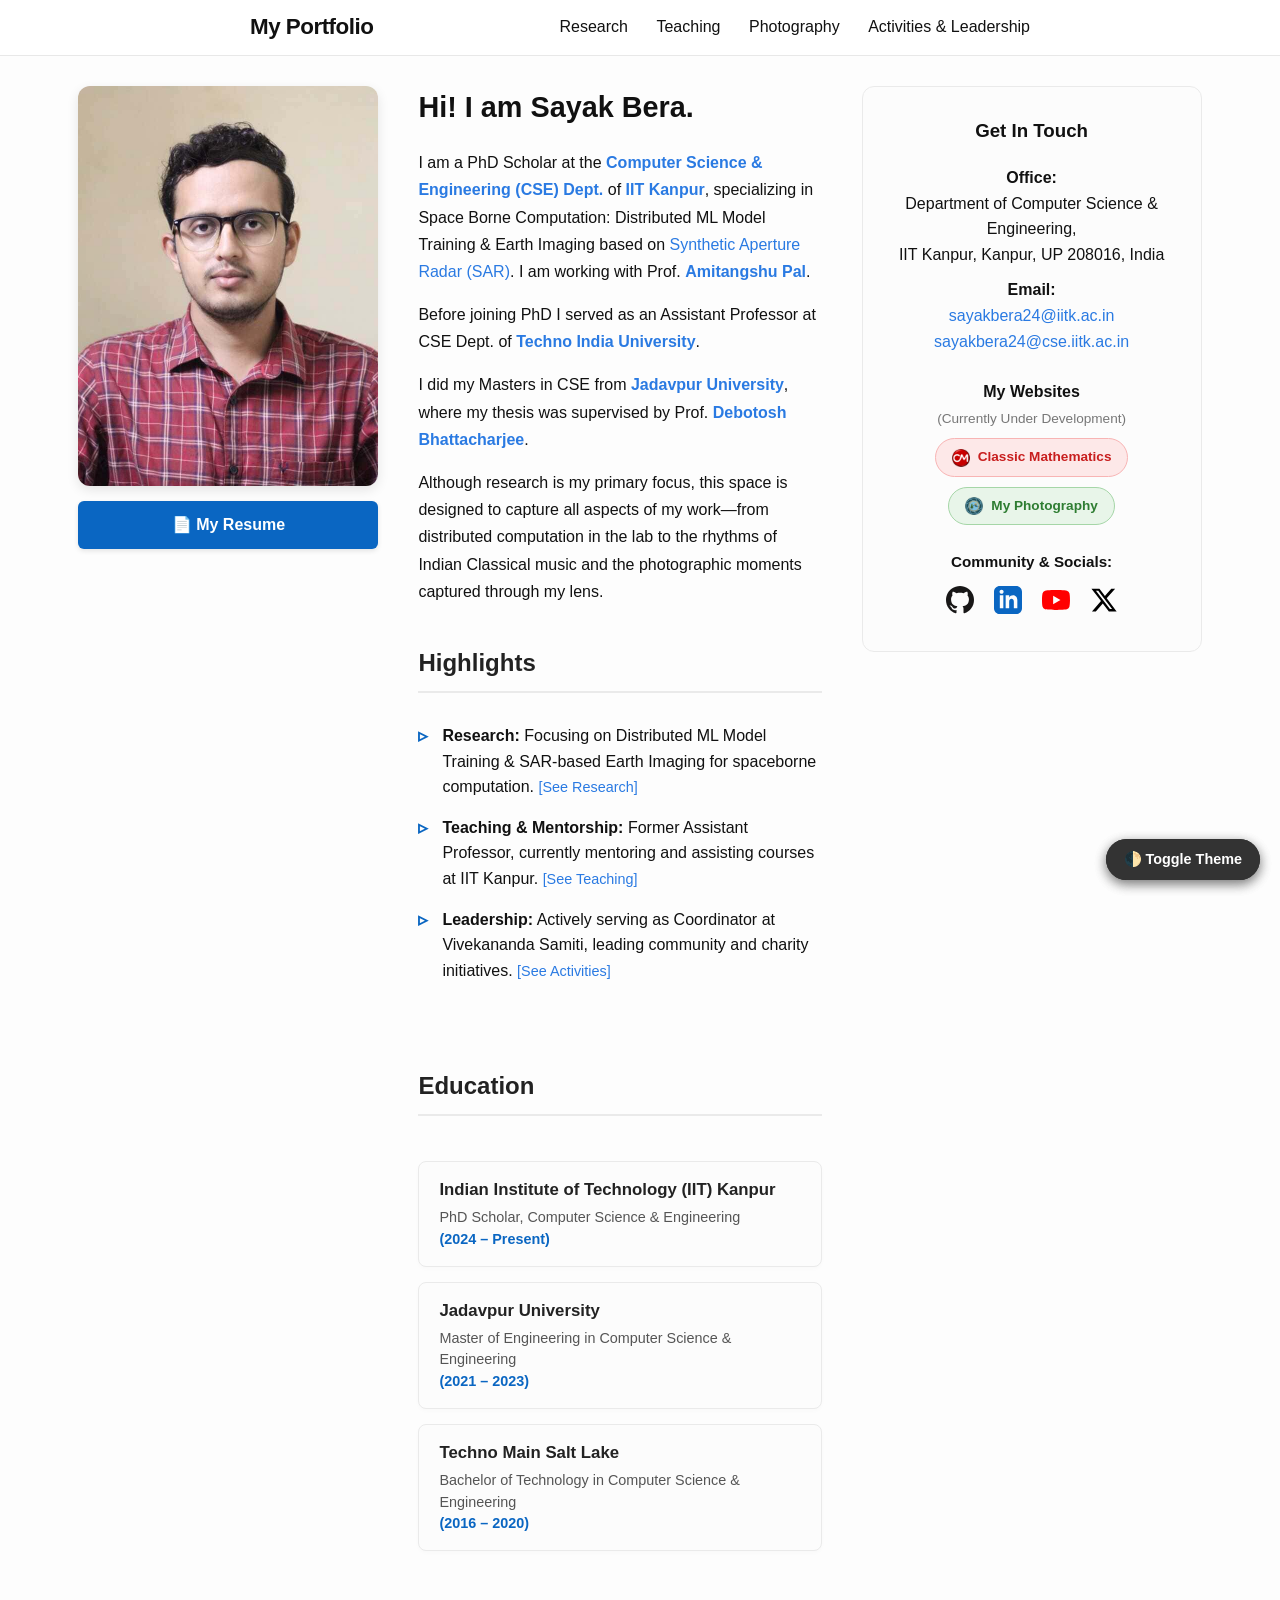
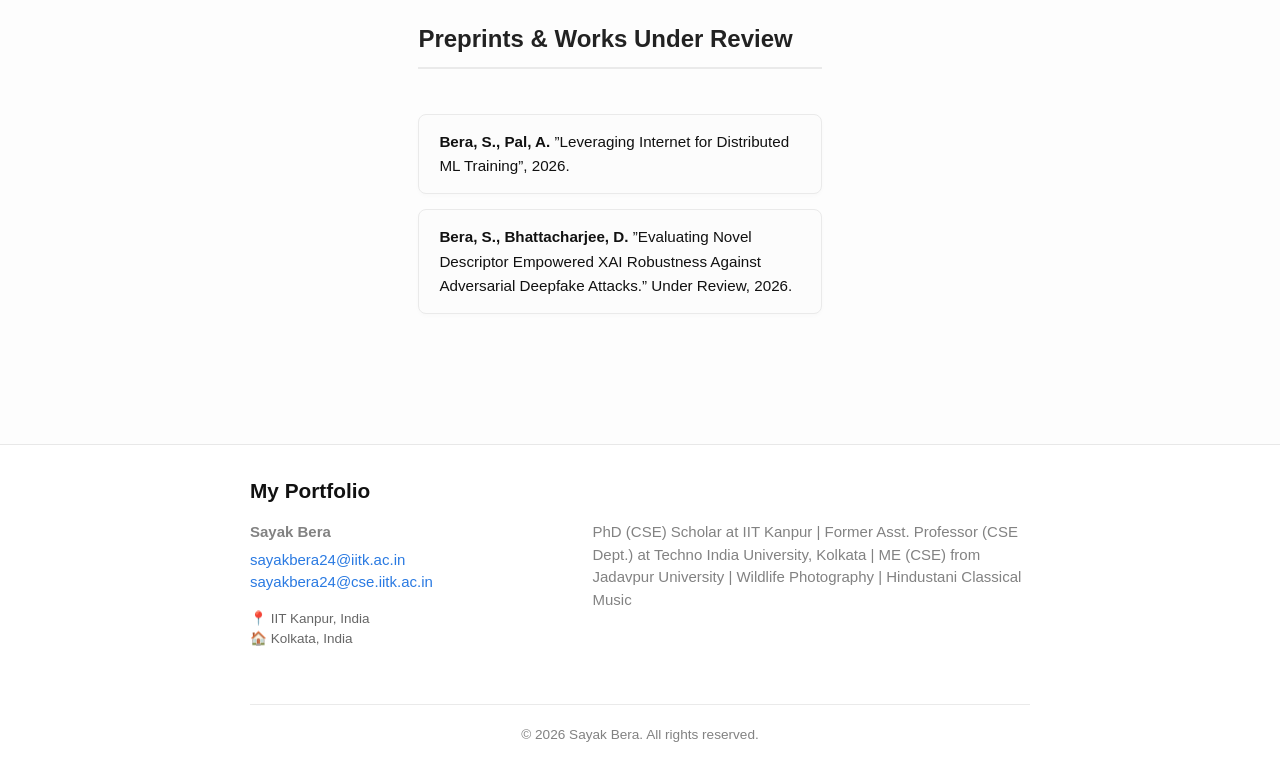
==== commit 9423f803: "Corrected the Toggle Theme" ====
--- a/index.html
+++ b/index.html
@@ -75,15 +75,15 @@
         <div class="resume-section">
           <h3 class="section-title">Education</h3>
           <div class="info-card">
-            <h4>Indian Institute of Technology (IIT) Kanpur</h4>
-            <p class="card-subtitle">PhD Student, Computer Science & Engineering <span>(Aug 2024 – Present)</span></p>
+            <h4><a href="https://www.iitk.ac.in" target="_blank" style="color: inherit; text-decoration: none;">Indian Institute of Technology (IIT) Kanpur</a></h4>
+            <p class="card-subtitle">PhD Scholar, Computer Science & Engineering <span>(2024 – Present)</span></p>
           </div>
           <div class="info-card">
-            <h4>Jadavpur University</h4>
+            <h4><a href="https://jadavpuruniversity.in/" target="_blank" style="color: inherit; text-decoration: none;">Jadavpur University</a></h4>
             <p class="card-subtitle">Master of Engineering in Computer Science & Engineering <span>(2021 – 2023)</span></p>
           </div>
           <div class="info-card">
-            <h4>Techno India Salt Lake</h4>
+            <h4><a href="https://www.technomainsaltlake.ticollege.ac.in/" target="_blank" style="color: inherit; text-decoration: none;">Techno Main Salt Lake</a></h4>
             <p class="card-subtitle">Bachelor of Technology in Computer Science & Engineering <span>(2016 – 2020)</span></p>
           </div>
         </div>
